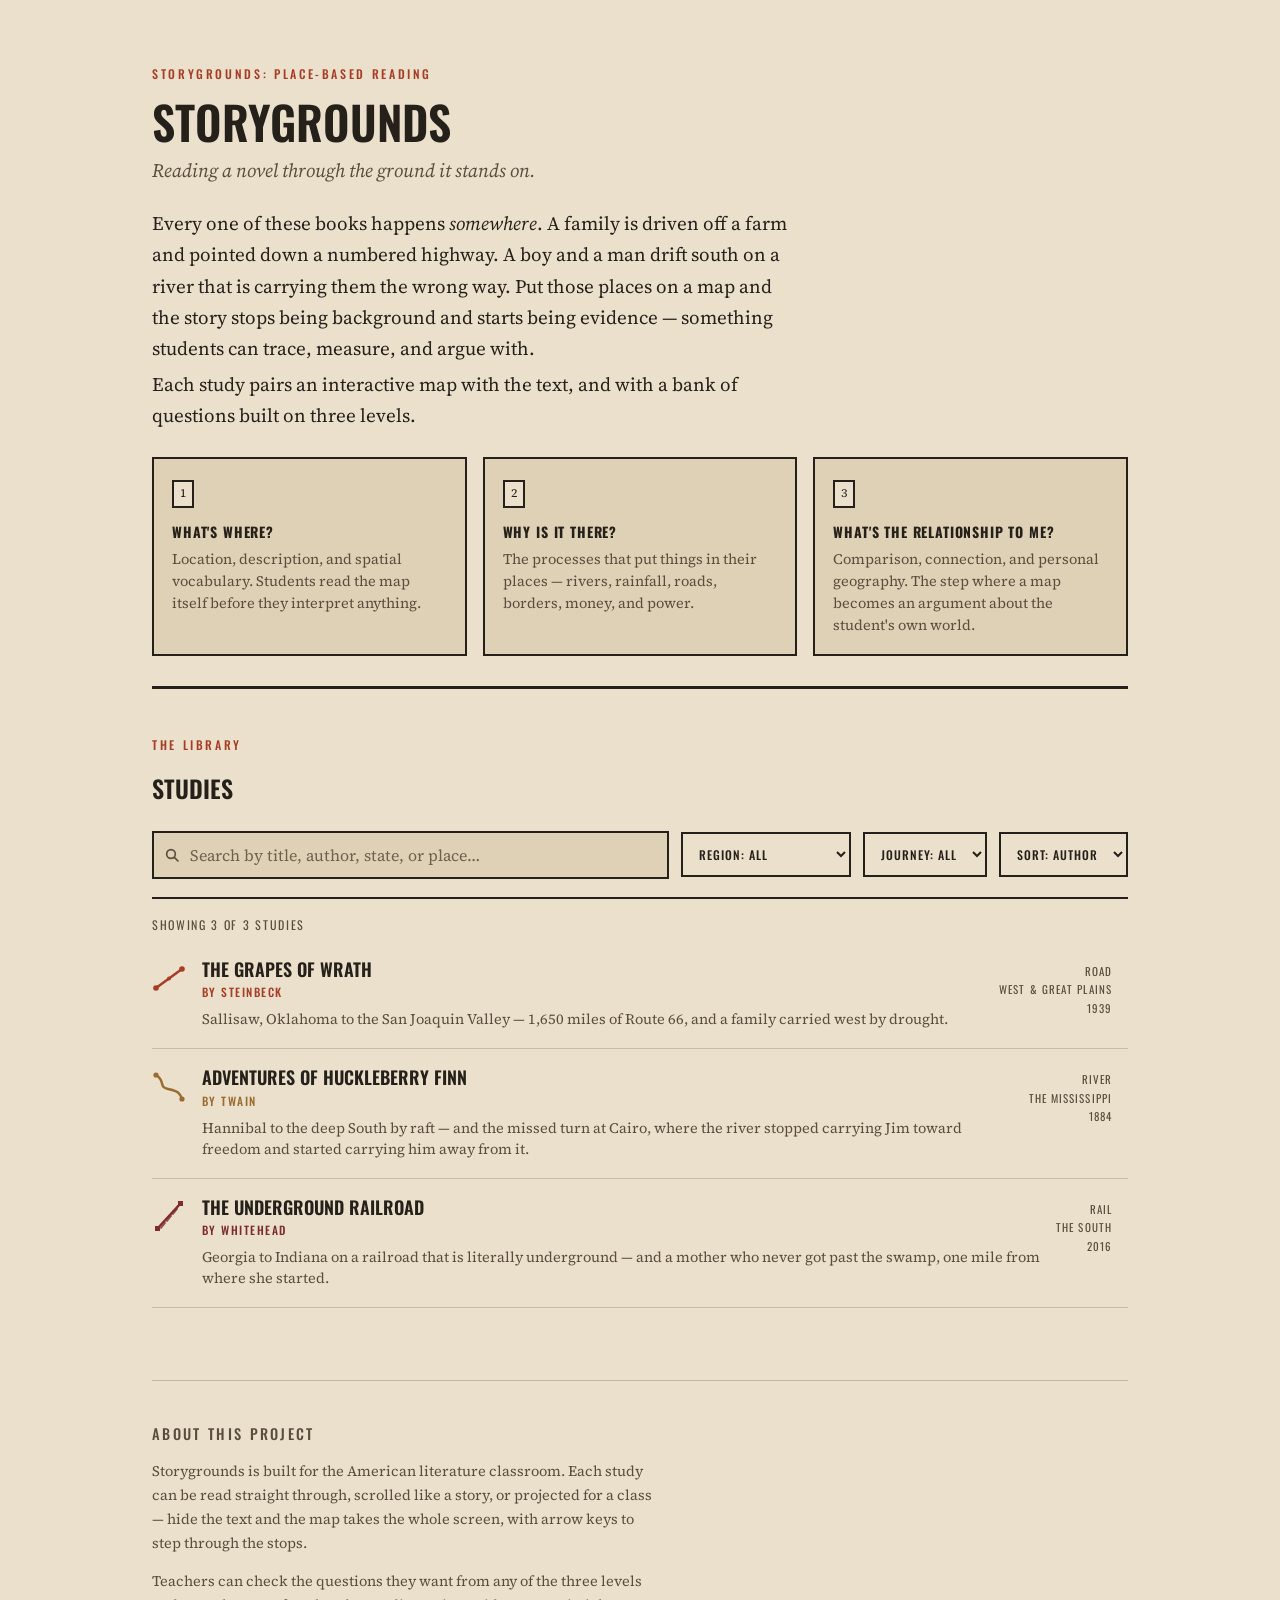
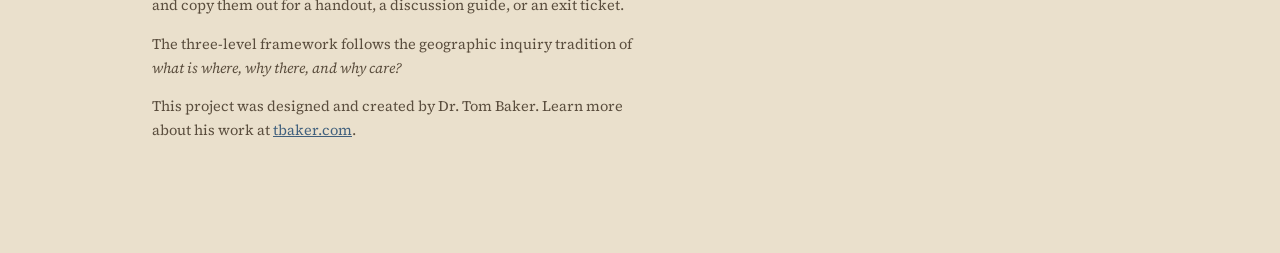
==== index.html @ 1a0c8399 "5" ====
<!DOCTYPE html>
<html lang="en">
<head>
<meta charset="utf-8" />
<meta name="viewport" content="width=device-width, initial-scale=1" />
<title>Storygrounds — Place-based reading</title>
<meta name="description" content="Storygrounds: interactive map studies for the literature classroom. Read a novel through the ground it stands on, with a three-level geographic questioning strategy for teachers." />

<link rel="preconnect" href="https://fonts.googleapis.com" />
<link rel="preconnect" href="https://fonts.gstatic.com" crossorigin />
<link href="https://fonts.googleapis.com/css2?family=Oswald:wght@400;500;600&family=Source+Serif+4:ital,opsz,wght@0,8..60,400;0,8..60,600;1,8..60,400&display=swap" rel="stylesheet" />

<link rel="stylesheet" href="storymap.css" />
</head>
<body>

<div class="page">

  <header class="masthead">
    <p class="eyebrow">Storygrounds: Place-based reading</p>
    <h1>Storygrounds</h1>
    <p class="subtitle">Reading a novel through the ground it stands on.</p>
    <p class="lede">Every one of these books happens <em>somewhere</em>. A family is driven off a
    farm and pointed down a numbered highway. A boy and a man drift south on a river that is carrying
    them the wrong way. Put those places on a map and the story stops being background and starts
    being evidence &mdash; something students can trace, measure, and argue with.</p>
    <p class="lede">Each study pairs an interactive map with the text, and with a bank of questions
    built on three levels.</p>

    <div class="levels">
      <div class="level">
        <span class="q-tag">1</span>
        <h4>What's where?</h4>
        <p>Location, description, and spatial vocabulary. Students read the map itself before they interpret anything.</p>
      </div>
      <div class="level">
        <span class="q-tag">2</span>
        <h4>Why is it there?</h4>
        <p>The processes that put things in their places &mdash; rivers, rainfall, roads, borders, money, and power.</p>
      </div>
      <div class="level">
        <span class="q-tag">3</span>
        <h4>What's the relationship to me?</h4>
        <p>Comparison, connection, and personal geography. The step where a map becomes an argument about the student's own world.</p>
      </div>
    </div>
  </header>


  <section>
    <p class="eyebrow">The Library</p>
    <h2>Studies</h2>

    <div class="toolbar">
      <div class="search-wrap">
        <svg width="16" height="16" viewBox="0 0 24 24" fill="none" stroke="currentColor" stroke-width="2.5" aria-hidden="true">
          <circle cx="10.5" cy="10.5" r="6.5"/><line x1="15.5" y1="15.5" x2="21" y2="21" stroke-linecap="round"/>
        </svg>
        <label for="search" class="visually-hidden"></label>
        <input id="search" type="search" autocomplete="off"
               placeholder="Search by title, author, state, or place&hellip;" aria-label="Search the studies" />
      </div>
      <select id="fRegion" class="filter" aria-label="Filter by region"></select>
      <select id="fForm" class="filter" aria-label="Filter by kind of journey"></select>
      <select id="fSort" class="filter" aria-label="Sort the studies">
        <option value="author">Sort: Author</option>
        <option value="title">Sort: Title</option>
        <option value="region">Sort: Region</option>
        <option value="year">Sort: Year</option>
      </select>
    </div>

    <p class="count" id="count" role="status"></p>
    <div class="studies" id="studies"></div>
  </section>


  <footer class="colophon">
    <p class="smallcaps">About this project</p>
    <p>Storygrounds is built for the American literature classroom. Each study can be read straight
    through, scrolled like a story, or projected for a class &mdash; hide the text and the map takes the
    whole screen, with arrow keys to step through the stops.</p>
    <p>Teachers can check the questions they want from any of the three levels and copy them out for
    a handout, a discussion guide, or an exit ticket.</p>
    <p>The three-level framework follows the geographic inquiry tradition of <em>what is where,
    why there, and why care?</em></p>
    <p>This project was designed and created by Dr. Tom Baker. Learn more about his work at
    <a href="https://tbaker.com">tbaker.com</a>.</p>
  </footer>

</div>


<script>
/* =====================================================================
   THE LIBRARY
   ---------------------------------------------------------------------
   To add a study, add one object to this list. Nothing else on the page
   needs to change: the region and journey filters build themselves from
   whatever values appear here.

     file    the page to open. Omit it (or set ready:false) for a study
             that is planned but not yet built — it will show as
             "In development" and will not be clickable.
     places  extra search terms — states, cities, rivers, regions.
             Never displayed; only searched.
     form    Road · River · Rail · Sea · Rooted   (Rooted = one place,
             not a journey. Any new value gets its own filter option.)
     accent  the book's accent color, matching its theme block.
   ===================================================================== */
var STUDIES = [

  { file:   "steinbeck-grapes.html",
    title:  "The Grapes of Wrath",
    author: "Steinbeck",
    year:   1939,
    region: "West & Great Plains",
    form:   "Road",
    accent: "#A83B24",
    ready:  true,
    places: "Oklahoma Texas New Mexico Arizona California Route 66 Dust Bowl Sallisaw Bakersfield Mojave Weedpatch San Joaquin migration",
    blurb:  "Sallisaw, Oklahoma to the San Joaquin Valley — 1,650 miles of Route 66, and a family carried west by drought." },

  { file:   "twain-huckleberry.html",
    title:  "Adventures of Huckleberry Finn",
    author: "Twain",
    year:   1884,
    region: "The Mississippi",
    form:   "River",
    accent: "#9A6B2F",
    ready:  true,
    places: "Missouri Illinois Kentucky Tennessee Arkansas Mississippi River Hannibal Cairo Ohio River St. Louis slavery raft",
    blurb:  "Hannibal to the deep South by raft — and the missed turn at Cairo, where the river stopped carrying Jim toward freedom and started carrying him away from it." },

  { file:   "whitehead-railroad.html",
    title:  "The Underground Railroad",
    author: "Whitehead",
    year:   2016,
    region: "The South",
    form:   "Rail",
    accent: "#7D2B2B",
    ready:  true,
    places: "Georgia South Carolina North Carolina Tennessee Indiana Ouidah Middle Passage slavery cotton escape",
    blurb:  "Georgia to Indiana on a railroad that is literally underground — and a mother who never got past the swamp, one mile from where she started." }

  /* ---------------------------------------------------------------
     TEMPLATE — copy, fill in, and add a comma to the line above.

  ,{ file:   "cisneros-mangostreet.html",
     title:  "The House on Mango Street",
     author: "Cisneros",
     year:   1984,
     region: "Midwest",
     form:   "Rooted",
     accent: "#B5462F",
     ready:  false,
     places: "Chicago Illinois barrio neighborhood",
     blurb:  "One Chicago block, and a girl learning what a house can mean." }

     --------------------------------------------------------------- */
];


/* ---------- A small mark for each kind of journey ---------- */
function markFor(form){
  var s = '<svg class="mark" width="34" height="34" viewBox="0 0 34 34" fill="none" stroke="currentColor" aria-hidden="true">';
  switch (form) {
    case "River":
      return s + '<path d="M4 6 C14 12, 6 18, 16 20 S 28 24, 30 30" stroke-width="2.5" stroke-linecap="round"/>'
               + '<circle cx="4" cy="6" r="2.6" fill="currentColor" stroke="none"/>'
               + '<circle cx="30" cy="30" r="2.6" fill="currentColor" stroke="none"/></svg>';
    case "Rail":
      return s + '<line x1="6" y1="29" x2="28" y2="5" stroke-width="2.5" stroke-linecap="round"/>'
               + '<g stroke-width="1.8" stroke-linecap="round" opacity="0.8">'
               + '<line x1="9" y1="29" x2="13" y2="24"/><line x1="15" y1="22" x2="19" y2="17"/>'
               + '<line x1="21" y1="15" x2="25" y2="10"/></g>'
               + '<rect x="3" y="27" width="5" height="5" fill="currentColor" stroke="none"/>'
               + '<rect x="26" y="2" width="5" height="5" fill="currentColor" stroke="none"/></svg>';
    case "Rooted":
      return s + '<circle cx="17" cy="17" r="11" stroke-width="1.6" opacity="0.55"/>'
               + '<circle cx="17" cy="17" r="6" stroke-width="2"/>'
               + '<circle cx="17" cy="17" r="2.8" fill="currentColor" stroke="none"/></svg>';
    case "Sea":
      return s + '<path d="M3 22 q6 -6 12 0 t12 0" stroke-width="2.2" stroke-linecap="round"/>'
               + '<path d="M3 28 q6 -6 12 0 t12 0" stroke-width="2.2" stroke-linecap="round" opacity="0.55"/>'
               + '<circle cx="26" cy="9" r="3" fill="currentColor" stroke="none"/></svg>';
    default: /* Road */
      return s + '<line x1="4" y1="27" x2="30" y2="8" stroke-width="2.5" stroke-linecap="round"/>'
               + '<circle cx="4"  cy="27" r="2.8" fill="currentColor" stroke="none"/>'
               + '<circle cx="17" cy="17.5" r="2" fill="currentColor" stroke="none"/>'
               + '<circle cx="30" cy="8"  r="2.8" fill="currentColor" stroke="none"/></svg>';
  }
}

/* ---------- Build the filter menus from the data itself ---------- */
function fillFilter(sel, label, values){
  var opts = ['<option value="">' + label + ': All</option>'];
  values.sort();
  for (var i = 0; i < values.length; i++) {
    opts.push('<option value="' + values[i] + '">' + values[i] + '</option>');
  }
  sel.innerHTML = opts.join("");
}
function uniq(key){
  var seen = {}, out = [];
  for (var i = 0; i < STUDIES.length; i++) {
    var v = STUDIES[i][key];
    if (v && !seen[v]) { seen[v] = 1; out.push(v); }
  }
  return out;
}

var elSearch  = document.getElementById("search");
var elRegion  = document.getElementById("fRegion");
var elForm    = document.getElementById("fForm");
var elSort    = document.getElementById("fSort");
var elStudies = document.getElementById("studies");
var elCount   = document.getElementById("count");

fillFilter(elRegion, "Region", uniq("region"));
fillFilter(elForm,   "Journey", uniq("form"));

/* ---------- Filter, sort, render ---------- */
function haystack(s){
  return (s.title + " " + s.author + " " + s.region + " " + s.form + " " +
          (s.places || "") + " " + (s.blurb || "") + " " + (s.year || "")).toLowerCase();
}

function render(){
  var q = elSearch.value.trim().toLowerCase();
  var terms = q ? q.split(/\s+/) : [];
  var region = elRegion.value;
  var form = elForm.value;
  var sort = elSort.value;

  var rows = [];
  for (var i = 0; i < STUDIES.length; i++) {
    var s = STUDIES[i];
    if (region && s.region !== region) continue;
    if (form && s.form !== form) continue;
    if (terms.length) {
      var hay = haystack(s), ok = true;
      for (var t = 0; t < terms.length; t++) {
        if (hay.indexOf(terms[t]) === -1) { ok = false; break; }
      }
      if (!ok) continue;
    }
    rows.push(s);
  }

  rows.sort(function(a, b){
    if (sort === "year") return (a.year || 0) - (b.year || 0);
    var x = String(a[sort] || "").toLowerCase();
    var y = String(b[sort] || "").toLowerCase();
    return x < y ? -1 : x > y ? 1 : 0;
  });

  if (!rows.length) {
    elStudies.innerHTML = '<p class="empty">No studies match that search yet.</p>';
    elCount.textContent = "Showing 0 of " + STUDIES.length + " studies";
    return;
  }

  var html = [];
  for (var r = 0; r < rows.length; r++) {
    var s = rows[r];
    var live = s.ready !== false && s.file;
    var tag  = live ? s.form : "In development";
    html.push(
      '<a class="study' + (live ? '' : ' pending') + '"' +
        (live ? ' href="' + s.file + '"' : '') +
        ' style="--card-accent:' + (s.accent || 'var(--accent)') + ';">' +
        markFor(s.form) +
        '<div class="body">' +
          '<p class="title">' + s.title + '</p>' +
          '<p class="by">by ' + s.author + '</p>' +
          '<p class="route">' + (s.blurb || "") + '</p>' +
        '</div>' +
        '<div class="tags">' +
          '<span>' + tag + '</span>' +
          '<span>' + s.region + '</span>' +
          (s.year ? '<span>' + s.year + '</span>' : '') +
        '</div>' +
      '</a>'
    );
  }
  elStudies.innerHTML = html.join("");
  elCount.textContent = "Showing " + rows.length + " of " + STUDIES.length +
                        (STUDIES.length === 1 ? " study" : " studies");
}

elSearch.addEventListener("input", render);
elRegion.addEventListener("change", render);
elForm.addEventListener("change", render);
elSort.addEventListener("change", render);

/* Press "/" anywhere to jump to the search box. */
document.addEventListener("keydown", function(e){
  if (e.key === "/" && document.activeElement !== elSearch) {
    e.preventDefault();
    elSearch.focus();
  }
  if (e.key === "Escape" && document.activeElement === elSearch) {
    elSearch.value = "";
    render();
  }
});

render();
</script>

</body>
</html>
---- storymap.css ----
/* ============================================================
   storymap.css
   A shared stylesheet for scroll-driven literary map studies.

   Reuse across books: link this file, then override only the
   theme tokens in a small <style> block on the page. Nothing
   below the THEME section should need to change from book to book.
   ============================================================ */


/* ------------------------------------------------------------
   THEME — override these per book.
   The defaults here are the 1930s road-atlas palette used for
   The Grapes of Wrath. A different novel wants a different world:
   see the recipes at the bottom of this file.
   ------------------------------------------------------------ */
:root{
  /* Palette */
  --paper:      #EAE0CC;   /* page background */
  --paper-deep: #DFD1B6;   /* cards, insets, open panels */
  --ink:        #26201A;   /* text, rules, outlines */
  --muted:      #5A4D3D;   /* secondary text */
  --accent:     #A83B24;   /* the signature color: active stop, route line */
  --accent-2:   #B8905A;   /* secondary accent: dividers, numerals */
  --cool:       #41607D;   /* the third voice: links, focus, one question group */

  /* Type */
  --display: "Oswald", "Arial Narrow", sans-serif;   /* headings, labels, signage */
  --body:    "Source Serif 4", Georgia, serif;       /* reading text */

  /* Layout */
  --panel-w:    500px;   /* reading panel width; set to 0 when collapsed */
  --map-h-sm:   44vh;    /* map height on narrow screens */
  --pad:        56px 44px;
  --pad-sm:     40px 22px;
}

/* Collapsed state: the panel steps aside and the map takes the room. */
body.map-only{ --panel-w: 0px; }


/* ------------------------------------------------------------
   BASE
   ------------------------------------------------------------ */
*{ box-sizing: border-box; }
html{ scroll-behavior: smooth; }
body{
  margin: 0;
  background: var(--paper);
  color: var(--ink);
  font-family: var(--body);
  font-size: 17px;
  line-height: 1.65;
}
a{ color: var(--cool); }
:focus-visible{ outline: 3px solid var(--cool); outline-offset: 2px; }
@media (prefers-reduced-motion: reduce){ html{ scroll-behavior: auto; } }


/* ------------------------------------------------------------
   LAYOUT — fixed map, scrolling reading panel
   ------------------------------------------------------------ */
#map-wrap{
  position: fixed;
  top: 0; right: 0; bottom: 0;
  left: var(--panel-w);
  background: var(--paper-deep);
  transition: left .35s ease;
}
#viewDiv{ position: absolute; top: 0; right: 0; bottom: 0; left: 0; }

#panel{
  position: relative;
  z-index: 5;
  width: var(--panel-w);
  background: var(--paper);
  border-right: 3px solid var(--ink);
  box-shadow: 6px 0 24px rgba(0,0,0,.22);
}
body.map-only #panel{ display: none; }

.section{
  padding: var(--pad);
  border-bottom: 1px solid rgba(0,0,0,.14);
}

@media (prefers-reduced-motion: reduce){
  #map-wrap{ transition: none; }
}


/* ------------------------------------------------------------
   CONTROLS — toggle, fit, stepper, odometer
   ------------------------------------------------------------ */
.ctrl{
  font-family: var(--display);
  font-weight: 500;
  text-transform: uppercase;
  letter-spacing: .1em;
  font-size: 12px;
  background: var(--paper);
  color: var(--ink);
  border: 2px solid var(--ink);
  padding: 9px 14px;
  cursor: pointer;
  line-height: 1;
}
.ctrl:hover{ background: var(--ink); color: var(--paper); }
.ctrl[aria-pressed="true"]{ background: var(--ink); color: var(--paper); }

/* Panel toggle rides the panel's edge and follows it when it collapses. */
#panelToggle{
  position: fixed;
  z-index: 8;
  top: 18px;
  left: calc(var(--panel-w) + 16px);
  transition: left .35s ease;
}
@media (prefers-reduced-motion: reduce){ #panelToggle{ transition: none; } }

#fitBtn{ position: fixed; z-index: 7; bottom: 26px; right: 18px; }

/* Stop stepper — only shown when the panel is collapsed. */
#stepper{
  position: fixed;
  z-index: 7;
  bottom: 26px;
  left: 50%;
  transform: translateX(-50%);
  display: none;
  align-items: stretch;
  gap: 0;
  box-shadow: 3px 5px 0 rgba(0,0,0,.3);
}
body.map-only #stepper{ display: flex; }
#stepper .ctrl{ border-right-width: 0; }
#stepper .ctrl:last-child{ border-right-width: 2px; }
#stepper .ctrl:disabled{ opacity: .4; cursor: default; }
#stepper .ctrl:disabled:hover{ background: var(--paper); color: var(--ink); }
#stepCount{
  display: flex;
  align-items: center;
  padding: 9px 16px;
  background: var(--ink);
  color: var(--paper);
  border: 2px solid var(--ink);
  border-right-width: 0;
  font-family: var(--display);
  font-size: 12px;
  letter-spacing: .12em;
  text-transform: uppercase;
  white-space: nowrap;
}

/* The roadside sign: current place and distance. */
#odometer{
  position: fixed;
  z-index: 7;
  top: 18px; right: 18px;
  background: var(--ink);
  color: var(--paper);
  font-family: var(--display);
  font-weight: 500;
  letter-spacing: .14em;
  font-size: 13px;
  text-transform: uppercase;
  padding: 10px 14px 9px;
  border: 2px solid var(--paper);
  box-shadow: 0 0 0 3px var(--ink), 3px 5px 0 rgba(0,0,0,.3);
  max-width: min(46vw, 340px);
  text-align: center;
  pointer-events: none;
}
#odometer .mi{ color: var(--accent-2); font-weight: 600; }

/* Shown only if the map cannot load. */
#mapmsg{
  position: absolute;
  top: 50%; left: 50%;
  transform: translate(-50%, -50%);
  max-width: min(80%, 440px);
  background: var(--paper);
  border: 3px solid var(--accent);
  padding: 20px 22px;
  font-size: 15px;
  line-height: 1.5;
  display: none;
  z-index: 10;
  box-shadow: 4px 6px 0 rgba(0,0,0,.3);
}
#mapmsg h4{
  font-family: var(--display);
  text-transform: uppercase;
  letter-spacing: .1em;
  font-size: 14px;
  margin: 0 0 8px;
  color: var(--accent);
}
#mapmsg p{ margin: 0 0 10px; }
#mapmsg p:last-child{ margin-bottom: 0; }


/* ------------------------------------------------------------
   TYPE
   ------------------------------------------------------------ */
.eyebrow{
  font-family: var(--display);
  font-weight: 500;
  text-transform: uppercase;
  letter-spacing: .22em;
  font-size: 12px;
  color: var(--accent);
  margin: 0 0 14px;
}
h1{
  font-family: var(--display);
  font-weight: 600;
  text-transform: uppercase;
  font-size: clamp(34px, 4vw, 46px);
  line-height: 1.02;
  margin: 0 0 10px;
}
h2{
  font-family: var(--display);
  font-weight: 600;
  text-transform: uppercase;
  font-size: 24px;
  margin: 0 0 12px;
}
.subtitle{ font-size: 19px; font-style: italic; margin: 0 0 22px; color: var(--muted); }
.rule{ border: none; border-top: 3px solid var(--ink); width: 64px; margin: 26px 0; }
.smallcaps{
  font-family: var(--display);
  text-transform: uppercase;
  letter-spacing: .16em;
  font-size: 12.5px;
  font-weight: 500;
}
.muted{ color: var(--muted); }


/* ------------------------------------------------------------
   QUESTION BANKS
   ------------------------------------------------------------ */
details.qgroup{
  background: var(--paper-deep);
  border: 2px solid var(--ink);
  margin: 14px 0;
}
details.qgroup summary{
  cursor: pointer;
  padding: 13px 16px;
  font-family: var(--display);
  font-weight: 600;
  text-transform: uppercase;
  letter-spacing: .08em;
  font-size: 15px;
  list-style: none;
  display: flex;
  align-items: center;
  gap: 10px;
}
details.qgroup summary::-webkit-details-marker{ display: none; }
details.qgroup summary::after{ content: "+"; margin-left: auto; font-size: 20px; }
details.qgroup[open] summary::after{ content: "–"; }
.q-tag{
  display: inline-block;
  min-width: 22px;
  text-align: center;
  padding: 2px 6px;
  border: 2px solid var(--ink);
  font-size: 12px;
  background: var(--paper);
}
.q-body{ padding: 4px 16px 16px; border-top: 1px solid rgba(0,0,0,.2); }
.q-intro{ font-size: 14.5px; margin: 10px 0 0; font-style: italic; }
.q-list{ list-style: none; margin: 10px 0 0; padding: 0; }
.q-list li{
  display: flex;
  gap: 10px;
  align-items: flex-start;
  margin: 0 0 12px;
  font-size: 15.5px;
  line-height: 1.5;
}
.q-list input[type=checkbox]{
  margin-top: 4px;
  width: 16px;
  height: 16px;
  accent-color: var(--accent);
  flex: 0 0 auto;
}
#copyBtn{
  font-family: var(--display);
  text-transform: uppercase;
  letter-spacing: .1em;
  font-size: 13px;
  font-weight: 500;
  background: var(--accent);
  color: var(--paper);
  border: 2px solid var(--ink);
  padding: 10px 16px;
  cursor: pointer;
  margin-top: 8px;
}
#copyBtn:hover{ filter: brightness(1.12); }
#copyMsg{ font-size: 13.5px; margin-left: 10px; color: var(--cool); }


/* ------------------------------------------------------------
   STOPS
   ------------------------------------------------------------ */
.stop{
  min-height: 72vh;
  display: flex;
  flex-direction: column;
  justify-content: center;
  border-left: 6px solid transparent;
  transition: border-color .3s, background .3s;
}
.stop.active{
  border-left-color: var(--accent);
  background: linear-gradient(90deg, rgba(0,0,0,.05), transparent 60%);
}
.stop-head{ display: flex; align-items: center; gap: 14px; margin-bottom: 6px; }
.shield{ flex: 0 0 auto; width: 46px; height: 50px; }
.stop h3{
  font-family: var(--display);
  font-weight: 600;
  text-transform: uppercase;
  font-size: 22px;
  line-height: 1.1;
  margin: 0;
}
.stop .meta{ margin: 2px 0 14px; color: var(--muted); }
.stop .meta .sep{ color: var(--accent-2); padding: 0 6px; }
.stop-qs{ margin-top: 18px; border-top: 1px dashed var(--accent-2); padding-top: 14px; }
.stop-qs p{ margin: 0 0 10px; font-size: 15px; line-height: 1.5; }
.stop-qs .lbl{
  font-family: var(--display);
  font-size: 11px;
  text-transform: uppercase;
  letter-spacing: .12em;
  font-weight: 600;
  padding: 2px 7px;
  margin-right: 8px;
  border: 1.5px solid var(--ink);
  white-space: nowrap;
}
.lbl.g1{ background: var(--paper-deep); }
.lbl.g2{ background: var(--accent-2); color: var(--ink); }
.lbl.g3{ background: var(--cool); color: var(--paper); border-color: var(--ink); }

.foot small{ display: block; margin-top: 6px; color: var(--muted); }
@media (prefers-reduced-motion: reduce){ .stop{ transition: none; } }


/* ------------------------------------------------------------
   NARROW SCREENS — map on top, reading below
   ------------------------------------------------------------ */
@media (max-width: 900px){
  :root{ --panel-w: 100%; }

  #map-wrap{ left: 0; height: var(--map-h-sm); bottom: auto; }
  #panel{
    width: 100%;
    margin-top: var(--map-h-sm);
    border-right: none;
    border-top: 3px solid var(--ink);
  }

  body.map-only #map-wrap{ height: 100vh; bottom: 0; }

  #panelToggle{ left: 12px; top: 12px; }
  #odometer{ top: 12px; right: 12px; font-size: 11px; padding: 8px 10px 7px; }
  #fitBtn{ bottom: auto; top: calc(var(--map-h-sm) - 52px); right: 12px; }
  body.map-only #fitBtn{ bottom: 26px; top: auto; }

  .section{ padding: var(--pad-sm); }
  .stop{ min-height: 62vh; }
}


/* ============================================================
   THEME RECIPES for other books in the series.
   Paste one into a <style> block on that book's page, after the
   link to this file. Only the tokens change; the layout, the
   question banks, and the stop cards all carry over.

   THE HOUSE ON MANGO STREET — Chicago brick, vacant lot, hope
     --paper:#F2EDE6; --paper-deep:#E4DAcd; --ink:#2B2320;
     --muted:#6A5C52; --accent:#B5462F; --accent-2:#C9A227; --cool:#3F6F73;

   THEIR EYES WERE WATCHING GOD — muck, hurricane, horizon
     --paper:#EFEAD8; --paper-deep:#DDD6BC; --ink:#22261F;
     --muted:#5B6152; --accent:#8C5A2B; --accent-2:#A8A05C; --cool:#2F5B60;

   THE UNDERGROUND RAILROAD — night, lantern, rail
     --paper:#E7E3DC; --paper-deep:#D5D0C6; --ink:#1B1D1F;
     --muted:#575B5E; --accent:#7D2B2B; --accent-2:#8E7A4E; --cool:#31465C;

   ADVENTURES OF HUCKLEBERRY FINN — river light, raft, silt
     --paper:#EDE8D5; --paper-deep:#DCD5BC; --ink:#2A2620;
     --muted:#5E5648; --accent:#9A6B2F; --accent-2:#B9A05E; --cool:#4A6B5D;
   ============================================================ */


/* ============================================================
   LANDING PAGE (index.html)
   The library page has no map, so it uses none of the layout
   above — only the tokens, the type, and the question tags.
   ============================================================ */
.page{ max-width: 1040px; margin: 0 auto; padding: 64px 32px 96px; }

.masthead{
  border-bottom: 3px solid var(--ink);
  padding-bottom: 30px;
  margin-bottom: 46px;
}
.lede{ font-size: 19px; max-width: 64ch; margin: 0 0 4px; }

/* The three levels, side by side */
.levels{
  display: grid;
  grid-template-columns: repeat(3, 1fr);
  gap: 16px;
  margin-top: 26px;
}
.level{
  background: var(--paper-deep);
  border: 2px solid var(--ink);
  padding: 18px;
}
.level h4{
  font-family: var(--display);
  text-transform: uppercase;
  letter-spacing: .06em;
  font-size: 14px;
  margin: 12px 0 6px;
}
.level p{ margin: 0; font-size: 14.5px; line-height: 1.5; color: var(--muted); }

/* The library: toolbar, filters, and a dense list that scales to 100 studies */
.toolbar{
  display: flex;
  flex-wrap: wrap;
  gap: 12px;
  align-items: center;
  margin-top: 22px;
  padding-bottom: 18px;
  border-bottom: 2px solid var(--ink);
}
.search-wrap{ position: relative; flex: 1 1 260px; min-width: 220px; }
.search-wrap svg{
  position: absolute;
  left: 12px; top: 50%;
  transform: translateY(-50%);
  width: 16px; height: 16px;
  color: var(--muted);
  pointer-events: none;
}
#search{
  width: 100%;
  font-family: var(--body);
  font-size: 16px;
  color: var(--ink);
  background: var(--paper-deep);
  border: 2px solid var(--ink);
  padding: 11px 12px 11px 36px;
}
#search::placeholder{ color: var(--muted); opacity: .85; }

.filter{
  font-family: var(--display);
  text-transform: uppercase;
  letter-spacing: .08em;
  font-size: 12px;
  font-weight: 500;
  color: var(--ink);
  background: var(--paper);
  border: 2px solid var(--ink);
  padding: 11px 12px;
  cursor: pointer;
}

.count{
  font-family: var(--display);
  text-transform: uppercase;
  letter-spacing: .14em;
  font-size: 12px;
  color: var(--muted);
  margin: 16px 0 0;
}

.studies{ margin-top: 6px; }

.study{
  display: flex;
  align-items: flex-start;
  gap: 16px;
  text-decoration: none;
  color: inherit;
  padding: 18px 16px 18px 0;
  border-bottom: 1px solid rgba(0,0,0,.16);
  transition: background .12s ease, padding-left .12s ease;
}
/* Safety net: an SVG with only a viewBox fills its container by default.
   Nothing in the library is ever allowed to grow past its box. */
.study svg,
.search-wrap svg{ max-width: 34px; max-height: 34px; }
.study:hover,
.study:focus-visible{
  background: var(--paper-deep);
  padding-left: 10px;
}
.study .mark{
  flex: 0 0 auto;
  width: 34px; height: 34px;
  color: var(--card-accent, var(--accent));
  margin-top: 2px;
}
.study .body{ flex: 1 1 auto; min-width: 0; }
.study .title{
  font-family: var(--display);
  font-weight: 600;
  text-transform: uppercase;
  font-size: 18px;
  line-height: 1.2;
  margin: 0;
}
.study .by{
  font-family: var(--display);
  text-transform: uppercase;
  letter-spacing: .13em;
  font-size: 11.5px;
  font-weight: 500;
  color: var(--card-accent, var(--accent));
  margin: 3px 0 0;
}
.study .route{
  margin: 7px 0 0;
  font-size: 14.5px;
  line-height: 1.45;
  color: var(--muted);
}
.study .tags{
  flex: 0 0 auto;
  text-align: right;
  font-family: var(--display);
  text-transform: uppercase;
  letter-spacing: .1em;
  font-size: 11px;
  color: var(--muted);
  line-height: 1.7;
  padding-top: 3px;
}
.study .tags span{ display: block; white-space: nowrap; }

/* A study that is planned but not yet built */
.study.pending{ opacity: .55; cursor: default; pointer-events: none; }
.study.pending .tags span:first-child{ color: var(--accent); }

.empty{
  padding: 40px 0;
  text-align: center;
  color: var(--muted);
  font-style: italic;
}

.colophon{
  margin-top: 72px;
  padding-top: 26px;
  border-top: 1px solid rgba(0,0,0,.18);
}
.colophon p{ font-size: 14.5px; color: var(--muted); max-width: 64ch; }

@media (max-width: 820px){
  .page{ padding: 40px 20px 64px; }
  .levels{ grid-template-columns: 1fr; }
  .toolbar{ flex-direction: column; align-items: stretch; }
  .study{ flex-wrap: wrap; }
  .study .tags{ text-align: left; width: 100%; padding-top: 8px; }
  .study .tags span{ display: inline; }
  .study .tags span + span::before{ content: " · "; }
}
@media (prefers-reduced-motion: reduce){
  .study{ transition: none; }
  .study:hover, .study:focus-visible{ padding-left: 0; }
}
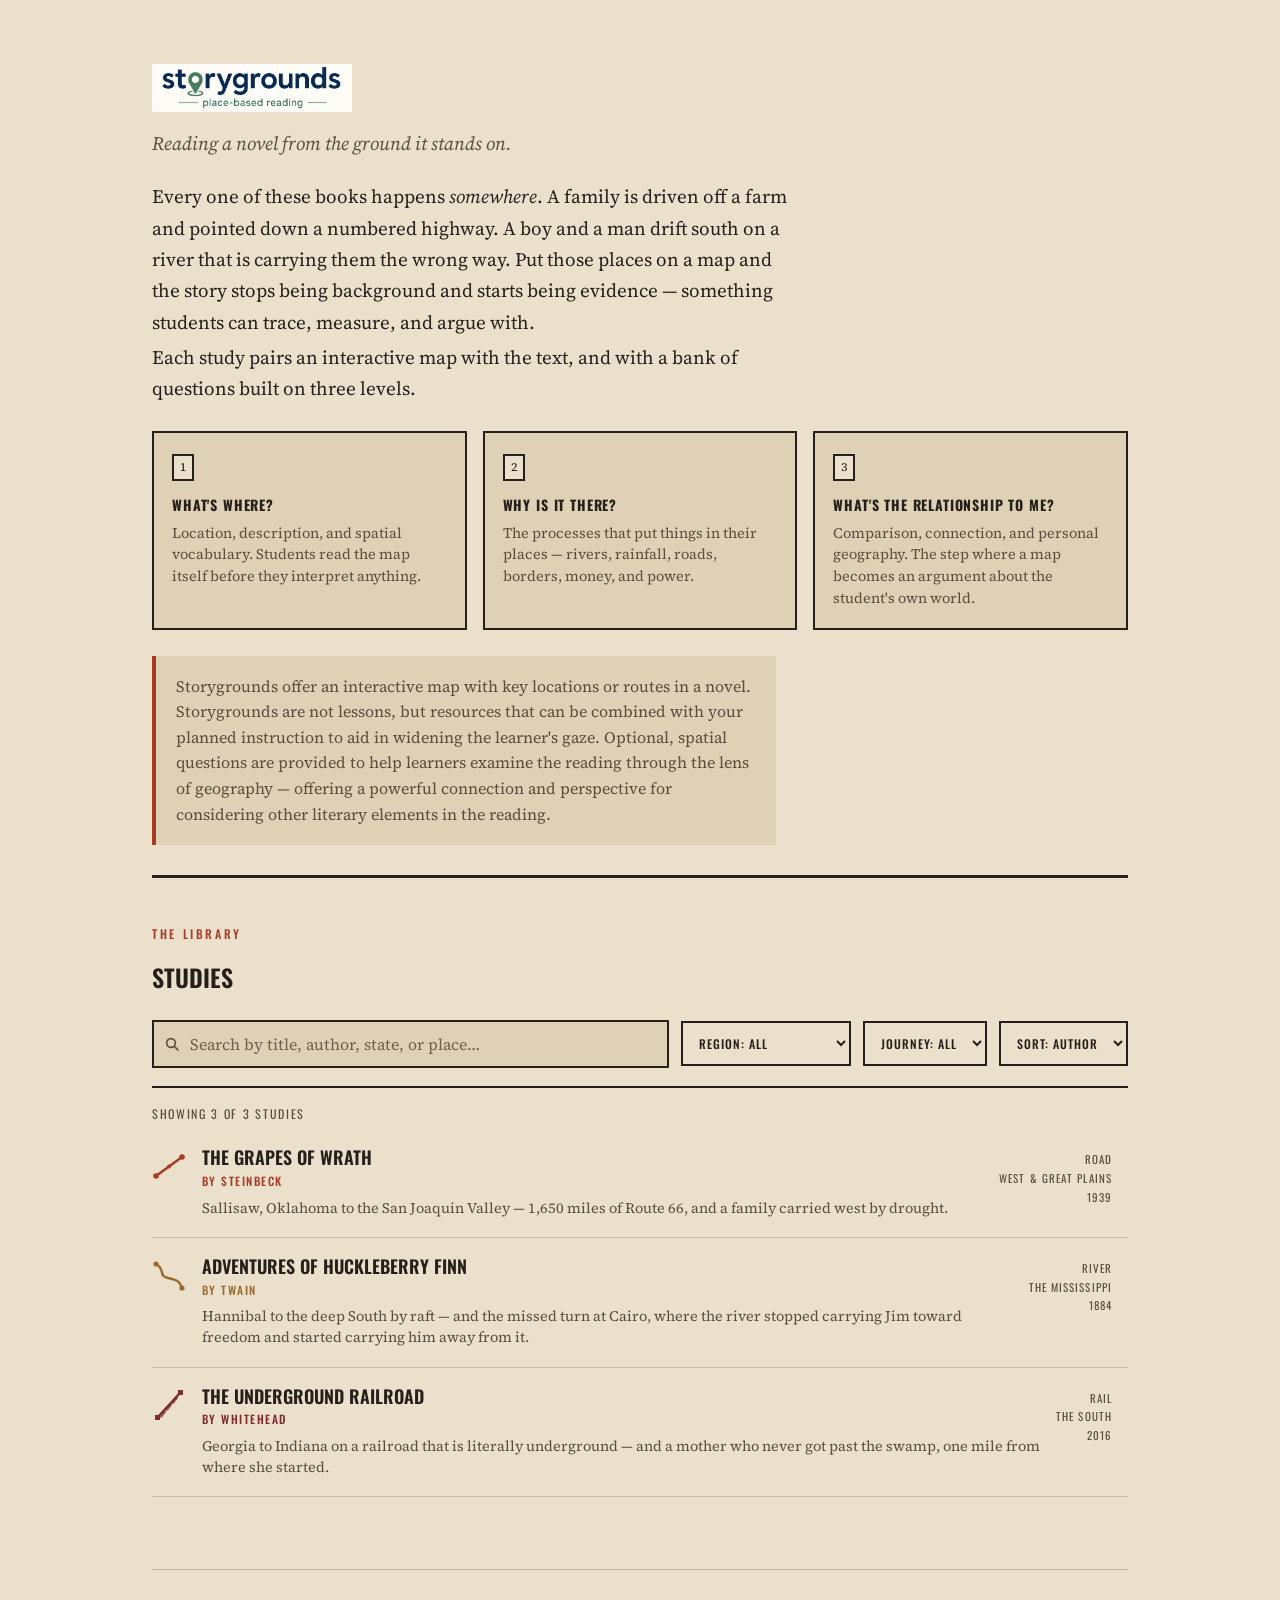
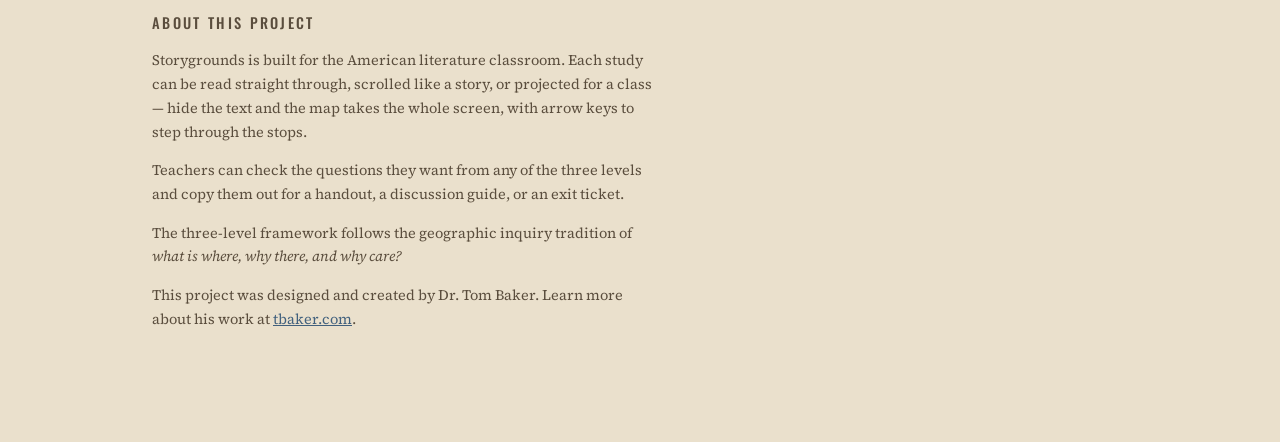
==== commit 05cc3d78: "title" ====
--- a/index.html
+++ b/index.html
@@ -10,16 +10,225 @@
 <link rel="preconnect" href="https://fonts.gstatic.com" crossorigin />
 <link href="https://fonts.googleapis.com/css2?family=Oswald:wght@400;500;600&family=Source+Serif+4:ital,opsz,wght@0,8..60,400;0,8..60,600;1,8..60,400&display=swap" rel="stylesheet" />
 
-<link rel="stylesheet" href="storymap.css" />
+<!-- Shared Storygrounds theme: color tokens, type, and the question tags. -->
+<link rel="stylesheet" href="storymap.css?v=5" />
+
+<!-- The library page owns its own layout, so it renders correctly even if a
+     cached or older copy of the shared stylesheet is served. -->
+<style>
+/* ============================================================
+   LANDING PAGE (index.html)
+   The library page has no map, so it uses none of the layout
+   above — only the tokens, the type, and the question tags.
+   ============================================================ */
+.page{ max-width: 1040px; margin: 0 auto; padding: 64px 32px 96px; }
+
+.masthead{
+  border-bottom: 3px solid var(--ink);
+  padding-bottom: 30px;
+  margin-bottom: 46px;
+}
+
+/* The Storygrounds wordmark, standing in for the eyebrow and the title. */
+.wordmark{
+  display: block;
+  width: 200px;
+  height: auto;
+  max-width: 100%;
+  margin: 0 0 16px;
+}
+.lede{ font-size: 19px; max-width: 64ch; margin: 0 0 4px; }
+
+/* A note to teachers, sitting beneath the three levels. */
+.teachers{
+  margin: 26px 0 0;
+  padding: 18px 20px;
+  max-width: 78ch;
+  background: var(--paper-deep);
+  border-left: 4px solid var(--accent);
+  font-size: 16px;
+  line-height: 1.6;
+  color: var(--muted);
+}
+
+/* The three levels, side by side */
+.levels{
+  display: grid;
+  grid-template-columns: repeat(3, 1fr);
+  gap: 16px;
+  margin-top: 26px;
+}
+.level{
+  background: var(--paper-deep);
+  border: 2px solid var(--ink);
+  padding: 18px;
+}
+.level h4{
+  font-family: var(--display);
+  text-transform: uppercase;
+  letter-spacing: .06em;
+  font-size: 14px;
+  margin: 12px 0 6px;
+}
+.level p{ margin: 0; font-size: 14.5px; line-height: 1.5; color: var(--muted); }
+
+/* The library: toolbar, filters, and a dense list that scales to 100 studies */
+.toolbar{
+  display: flex;
+  flex-wrap: wrap;
+  gap: 12px;
+  align-items: center;
+  margin-top: 22px;
+  padding-bottom: 18px;
+  border-bottom: 2px solid var(--ink);
+}
+.search-wrap{ position: relative; flex: 1 1 260px; min-width: 220px; }
+.search-wrap svg{
+  position: absolute;
+  left: 12px; top: 50%;
+  transform: translateY(-50%);
+  width: 16px; height: 16px;
+  color: var(--muted);
+  pointer-events: none;
+}
+#search{
+  width: 100%;
+  font-family: var(--body);
+  font-size: 16px;
+  color: var(--ink);
+  background: var(--paper-deep);
+  border: 2px solid var(--ink);
+  padding: 11px 12px 11px 36px;
+}
+#search::placeholder{ color: var(--muted); opacity: .85; }
+
+.filter{
+  font-family: var(--display);
+  text-transform: uppercase;
+  letter-spacing: .08em;
+  font-size: 12px;
+  font-weight: 500;
+  color: var(--ink);
+  background: var(--paper);
+  border: 2px solid var(--ink);
+  padding: 11px 12px;
+  cursor: pointer;
+}
+
+.count{
+  font-family: var(--display);
+  text-transform: uppercase;
+  letter-spacing: .14em;
+  font-size: 12px;
+  color: var(--muted);
+  margin: 16px 0 0;
+}
+
+.studies{ margin-top: 6px; }
+
+.study{
+  display: flex;
+  align-items: flex-start;
+  gap: 16px;
+  text-decoration: none;
+  color: inherit;
+  padding: 18px 16px 18px 0;
+  border-bottom: 1px solid rgba(0,0,0,.16);
+  transition: background .12s ease, padding-left .12s ease;
+}
+/* Safety net: an SVG with only a viewBox fills its container by default.
+   Nothing in the library is ever allowed to grow past its box. */
+.study svg,
+.search-wrap svg{ max-width: 34px; max-height: 34px; }
+.study:hover,
+.study:focus-visible{
+  background: var(--paper-deep);
+  padding-left: 10px;
+}
+.study .mark{
+  flex: 0 0 auto;
+  width: 34px; height: 34px;
+  color: var(--card-accent, var(--accent));
+  margin-top: 2px;
+}
+.study .body{ flex: 1 1 auto; min-width: 0; }
+.study .title{
+  font-family: var(--display);
+  font-weight: 600;
+  text-transform: uppercase;
+  font-size: 18px;
+  line-height: 1.2;
+  margin: 0;
+}
+.study .by{
+  font-family: var(--display);
+  text-transform: uppercase;
+  letter-spacing: .13em;
+  font-size: 11.5px;
+  font-weight: 500;
+  color: var(--card-accent, var(--accent));
+  margin: 3px 0 0;
+}
+.study .route{
+  margin: 7px 0 0;
+  font-size: 14.5px;
+  line-height: 1.45;
+  color: var(--muted);
+}
+.study .tags{
+  flex: 0 0 auto;
+  text-align: right;
+  font-family: var(--display);
+  text-transform: uppercase;
+  letter-spacing: .1em;
+  font-size: 11px;
+  color: var(--muted);
+  line-height: 1.7;
+  padding-top: 3px;
+}
+.study .tags span{ display: block; white-space: nowrap; }
+
+/* A study that is planned but not yet built */
+.study.pending{ opacity: .55; cursor: default; pointer-events: none; }
+.study.pending .tags span:first-child{ color: var(--accent); }
+
+.empty{
+  padding: 40px 0;
+  text-align: center;
+  color: var(--muted);
+  font-style: italic;
+}
+
+.colophon{
+  margin-top: 72px;
+  padding-top: 26px;
+  border-top: 1px solid rgba(0,0,0,.18);
+}
+.colophon p{ font-size: 14.5px; color: var(--muted); max-width: 64ch; }
+
+@media (max-width: 820px){
+  .page{ padding: 40px 20px 64px; }
+  .levels{ grid-template-columns: 1fr; }
+  .toolbar{ flex-direction: column; align-items: stretch; }
+  .study{ flex-wrap: wrap; }
+  .study .tags{ text-align: left; width: 100%; padding-top: 8px; }
+  .study .tags span{ display: inline; }
+  .study .tags span + span::before{ content: " · "; }
+}
+@media (prefers-reduced-motion: reduce){
+  .study{ transition: none; }
+  .study:hover, .study:focus-visible{ padding-left: 0; }
+}
+</style>
 </head>
 <body>
 
 <div class="page">
 
   <header class="masthead">
-    <p class="eyebrow">Storygrounds: Place-based reading</p>
-    <h1>Storygrounds</h1>
-    <p class="subtitle">Reading a novel through the ground it stands on.</p>
+    <img class="wordmark" src="https://trbaker.github.io/amlit/img/title.png"
+         alt="Storygrounds: Place-based reading" width="200" />
+    <p class="subtitle">Reading a novel from the ground it stands on.</p>
     <p class="lede">Every one of these books happens <em>somewhere</em>. A family is driven off a
     farm and pointed down a numbered highway. A boy and a man drift south on a river that is carrying
     them the wrong way. Put those places on a map and the story stops being background and starts
@@ -44,6 +253,12 @@
         <p>Comparison, connection, and personal geography. The step where a map becomes an argument about the student's own world.</p>
       </div>
     </div>
+
+    <p class="teachers">Storygrounds offer an interactive map with key locations or routes in a
+    novel. Storygrounds are not lessons, but resources that can be combined with your planned
+    instruction to aid in widening the learner's gaze. Optional, spatial questions are provided to
+    help learners examine the reading through the lens of geography &mdash; offering a powerful
+    connection and perspective for considering other literary elements in the reading.</p>
   </header>
 
 
--- a/storymap.css
+++ b/storymap.css
@@ -212,6 +212,18 @@
   color: var(--accent);
   margin: 0 0 14px;
 }
+
+/* The eyebrow doubles as the way back to the library on a study page. */
+.eyebrow a{
+  color: inherit;
+  text-decoration: none;
+  border-bottom: 1.5px solid transparent;
+  padding-bottom: 2px;
+  transition: border-color .15s ease;
+}
+.eyebrow a:hover,
+.eyebrow a:focus-visible{ border-bottom-color: currentColor; }
+@media (prefers-reduced-motion: reduce){ .eyebrow a{ transition: none; } }
 h1{
   font-family: var(--display);
   font-weight: 600;
@@ -403,187 +415,3 @@
      --paper:#EDE8D5; --paper-deep:#DCD5BC; --ink:#2A2620;
      --muted:#5E5648; --accent:#9A6B2F; --accent-2:#B9A05E; --cool:#4A6B5D;
    ============================================================ */
-
-
-/* ============================================================
-   LANDING PAGE (index.html)
-   The library page has no map, so it uses none of the layout
-   above — only the tokens, the type, and the question tags.
-   ============================================================ */
-.page{ max-width: 1040px; margin: 0 auto; padding: 64px 32px 96px; }
-
-.masthead{
-  border-bottom: 3px solid var(--ink);
-  padding-bottom: 30px;
-  margin-bottom: 46px;
-}
-.lede{ font-size: 19px; max-width: 64ch; margin: 0 0 4px; }
-
-/* The three levels, side by side */
-.levels{
-  display: grid;
-  grid-template-columns: repeat(3, 1fr);
-  gap: 16px;
-  margin-top: 26px;
-}
-.level{
-  background: var(--paper-deep);
-  border: 2px solid var(--ink);
-  padding: 18px;
-}
-.level h4{
-  font-family: var(--display);
-  text-transform: uppercase;
-  letter-spacing: .06em;
-  font-size: 14px;
-  margin: 12px 0 6px;
-}
-.level p{ margin: 0; font-size: 14.5px; line-height: 1.5; color: var(--muted); }
-
-/* The library: toolbar, filters, and a dense list that scales to 100 studies */
-.toolbar{
-  display: flex;
-  flex-wrap: wrap;
-  gap: 12px;
-  align-items: center;
-  margin-top: 22px;
-  padding-bottom: 18px;
-  border-bottom: 2px solid var(--ink);
-}
-.search-wrap{ position: relative; flex: 1 1 260px; min-width: 220px; }
-.search-wrap svg{
-  position: absolute;
-  left: 12px; top: 50%;
-  transform: translateY(-50%);
-  width: 16px; height: 16px;
-  color: var(--muted);
-  pointer-events: none;
-}
-#search{
-  width: 100%;
-  font-family: var(--body);
-  font-size: 16px;
-  color: var(--ink);
-  background: var(--paper-deep);
-  border: 2px solid var(--ink);
-  padding: 11px 12px 11px 36px;
-}
-#search::placeholder{ color: var(--muted); opacity: .85; }
-
-.filter{
-  font-family: var(--display);
-  text-transform: uppercase;
-  letter-spacing: .08em;
-  font-size: 12px;
-  font-weight: 500;
-  color: var(--ink);
-  background: var(--paper);
-  border: 2px solid var(--ink);
-  padding: 11px 12px;
-  cursor: pointer;
-}
-
-.count{
-  font-family: var(--display);
-  text-transform: uppercase;
-  letter-spacing: .14em;
-  font-size: 12px;
-  color: var(--muted);
-  margin: 16px 0 0;
-}
-
-.studies{ margin-top: 6px; }
-
-.study{
-  display: flex;
-  align-items: flex-start;
-  gap: 16px;
-  text-decoration: none;
-  color: inherit;
-  padding: 18px 16px 18px 0;
-  border-bottom: 1px solid rgba(0,0,0,.16);
-  transition: background .12s ease, padding-left .12s ease;
-}
-/* Safety net: an SVG with only a viewBox fills its container by default.
-   Nothing in the library is ever allowed to grow past its box. */
-.study svg,
-.search-wrap svg{ max-width: 34px; max-height: 34px; }
-.study:hover,
-.study:focus-visible{
-  background: var(--paper-deep);
-  padding-left: 10px;
-}
-.study .mark{
-  flex: 0 0 auto;
-  width: 34px; height: 34px;
-  color: var(--card-accent, var(--accent));
-  margin-top: 2px;
-}
-.study .body{ flex: 1 1 auto; min-width: 0; }
-.study .title{
-  font-family: var(--display);
-  font-weight: 600;
-  text-transform: uppercase;
-  font-size: 18px;
-  line-height: 1.2;
-  margin: 0;
-}
-.study .by{
-  font-family: var(--display);
-  text-transform: uppercase;
-  letter-spacing: .13em;
-  font-size: 11.5px;
-  font-weight: 500;
-  color: var(--card-accent, var(--accent));
-  margin: 3px 0 0;
-}
-.study .route{
-  margin: 7px 0 0;
-  font-size: 14.5px;
-  line-height: 1.45;
-  color: var(--muted);
-}
-.study .tags{
-  flex: 0 0 auto;
-  text-align: right;
-  font-family: var(--display);
-  text-transform: uppercase;
-  letter-spacing: .1em;
-  font-size: 11px;
-  color: var(--muted);
-  line-height: 1.7;
-  padding-top: 3px;
-}
-.study .tags span{ display: block; white-space: nowrap; }
-
-/* A study that is planned but not yet built */
-.study.pending{ opacity: .55; cursor: default; pointer-events: none; }
-.study.pending .tags span:first-child{ color: var(--accent); }
-
-.empty{
-  padding: 40px 0;
-  text-align: center;
-  color: var(--muted);
-  font-style: italic;
-}
-
-.colophon{
-  margin-top: 72px;
-  padding-top: 26px;
-  border-top: 1px solid rgba(0,0,0,.18);
-}
-.colophon p{ font-size: 14.5px; color: var(--muted); max-width: 64ch; }
-
-@media (max-width: 820px){
-  .page{ padding: 40px 20px 64px; }
-  .levels{ grid-template-columns: 1fr; }
-  .toolbar{ flex-direction: column; align-items: stretch; }
-  .study{ flex-wrap: wrap; }
-  .study .tags{ text-align: left; width: 100%; padding-top: 8px; }
-  .study .tags span{ display: inline; }
-  .study .tags span + span::before{ content: " · "; }
-}
-@media (prefers-reduced-motion: reduce){
-  .study{ transition: none; }
-  .study:hover, .study:focus-visible{ padding-left: 0; }
-}
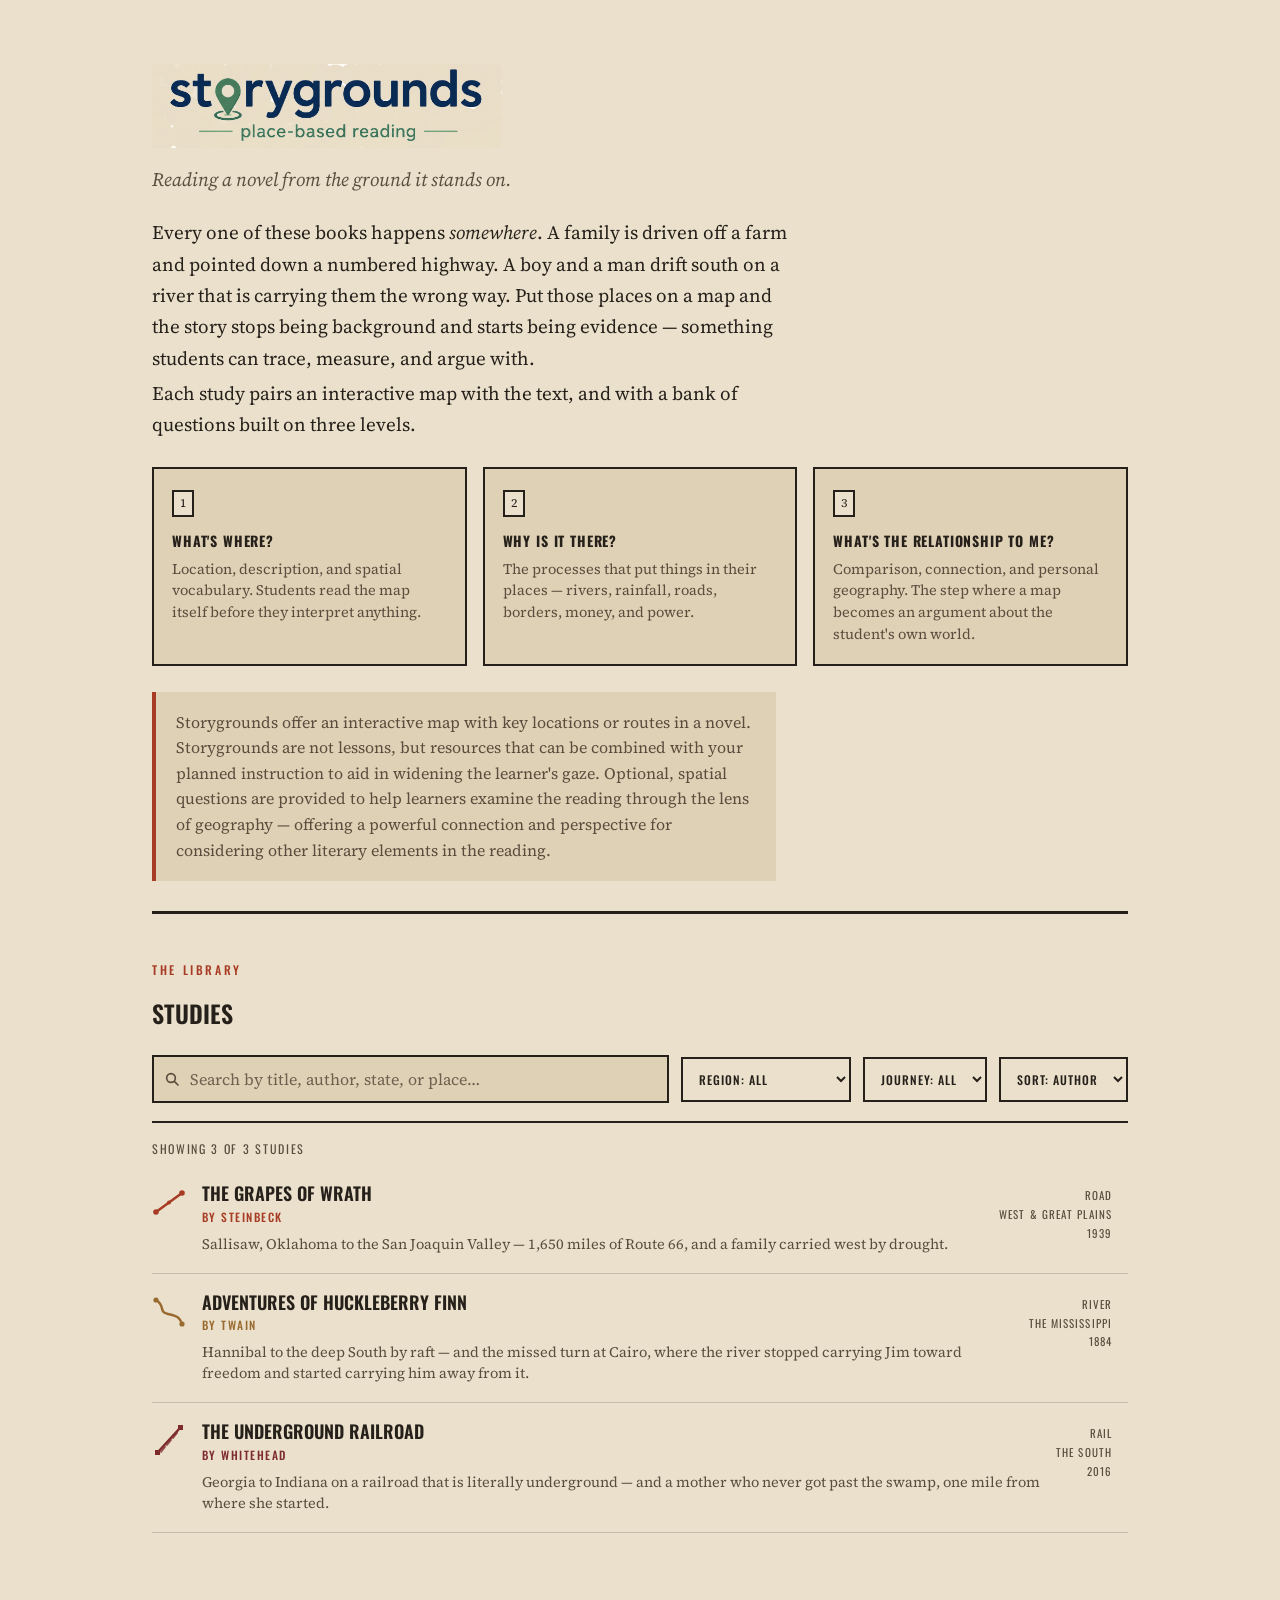
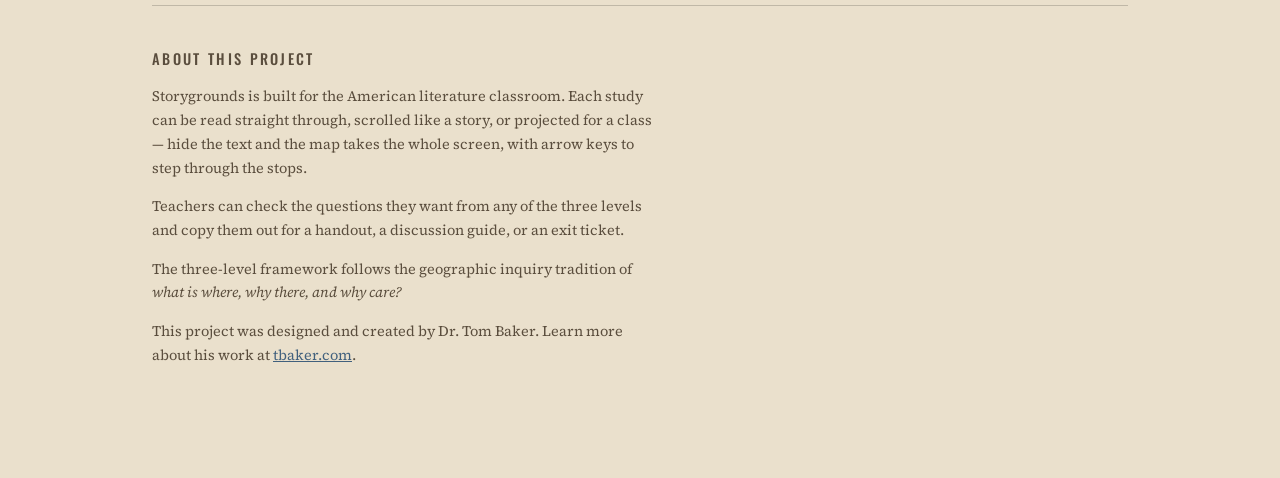
==== commit 0becfc0e: "Update index.html" ====
--- a/index.html
+++ b/index.html
@@ -32,7 +32,7 @@
 /* The Storygrounds wordmark, standing in for the eyebrow and the title. */
 .wordmark{
   display: block;
-  width: 200px;
+  width: 350px;
   height: auto;
   max-width: 100%;
   margin: 0 0 16px;
@@ -227,7 +227,7 @@
 
   <header class="masthead">
     <img class="wordmark" src="https://trbaker.github.io/amlit/img/title.png"
-         alt="Storygrounds: Place-based reading" width="200" />
+         alt="Storygrounds: Place-based reading" width="350" />
     <p class="subtitle">Reading a novel from the ground it stands on.</p>
     <p class="lede">Every one of these books happens <em>somewhere</em>. A family is driven off a
     farm and pointed down a numbered highway. A boy and a man drift south on a river that is carrying
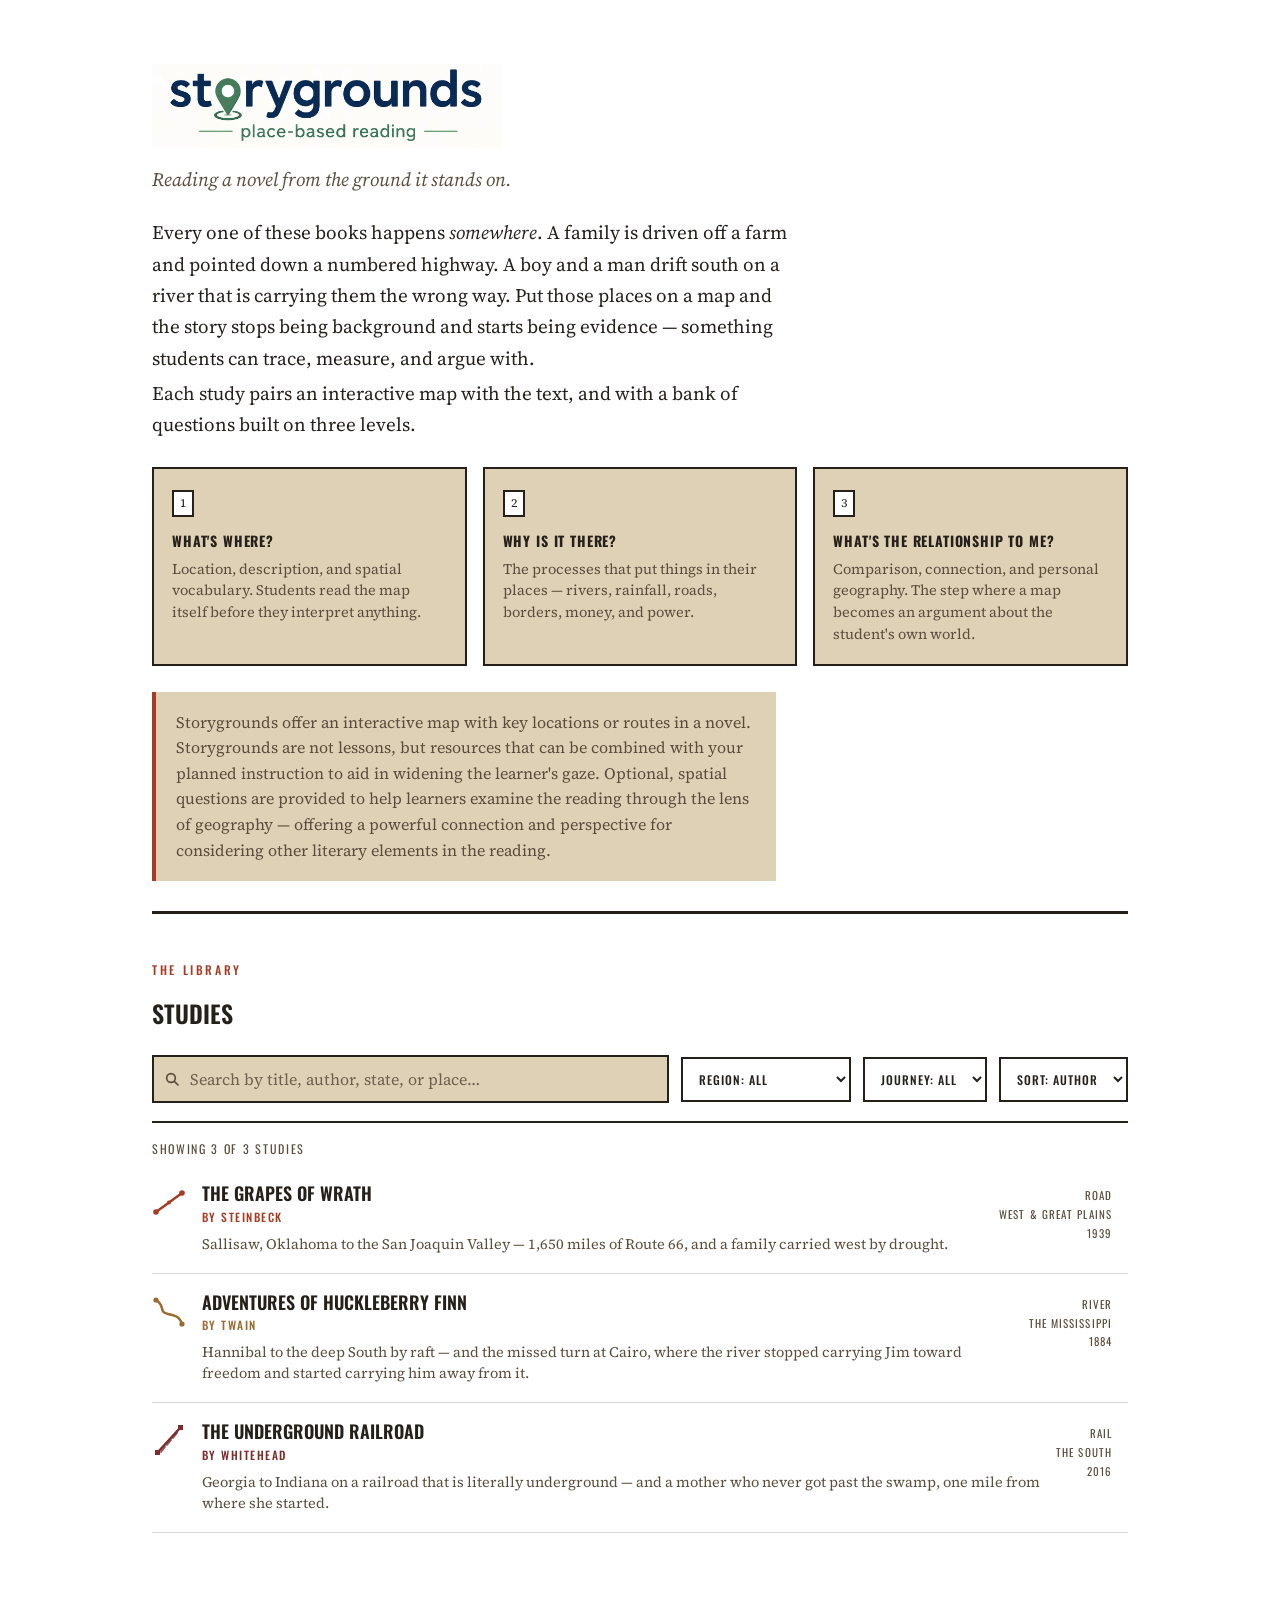
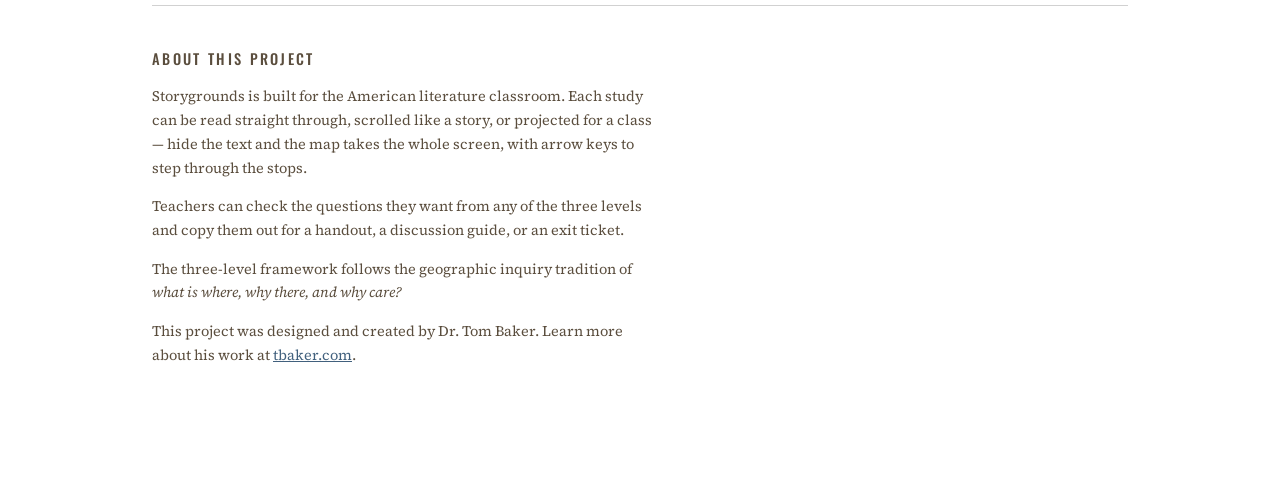
==== commit 12ffc2d5: "R1" ====
--- a/index.html
+++ b/index.html
@@ -11,7 +11,7 @@
 <link href="https://fonts.googleapis.com/css2?family=Oswald:wght@400;500;600&family=Source+Serif+4:ital,opsz,wght@0,8..60,400;0,8..60,600;1,8..60,400&display=swap" rel="stylesheet" />
 
 <!-- Shared Storygrounds theme: color tokens, type, and the question tags. -->
-<link rel="stylesheet" href="storymap.css?v=5" />
+<link rel="stylesheet" href="storymap.css?v=6" />
 
 <!-- The library page owns its own layout, so it renders correctly even if a
      cached or older copy of the shared stylesheet is served. -->
--- a/storymap.css
+++ b/storymap.css
@@ -16,7 +16,7 @@
    ------------------------------------------------------------ */
 :root{
   /* Palette */
-  --paper:      #EAE0CC;   /* page background */
+  --paper:      #FFFFFF;   /* page background */
   --paper-deep: #DFD1B6;   /* cards, insets, open panels */
   --ink:        #26201A;   /* text, rules, outlines */
   --muted:      #5A4D3D;   /* secondary text */
@@ -400,18 +400,18 @@
    question banks, and the stop cards all carry over.
 
    THE HOUSE ON MANGO STREET — Chicago brick, vacant lot, hope
-     --paper:#F2EDE6; --paper-deep:#E4DAcd; --ink:#2B2320;
+     --paper:#FFFFFF; --paper-deep:#E4DAcd; --ink:#2B2320;
      --muted:#6A5C52; --accent:#B5462F; --accent-2:#C9A227; --cool:#3F6F73;
 
    THEIR EYES WERE WATCHING GOD — muck, hurricane, horizon
-     --paper:#EFEAD8; --paper-deep:#DDD6BC; --ink:#22261F;
+     --paper:#FFFFFF; --paper-deep:#DDD6BC; --ink:#22261F;
      --muted:#5B6152; --accent:#8C5A2B; --accent-2:#A8A05C; --cool:#2F5B60;
 
    THE UNDERGROUND RAILROAD — night, lantern, rail
-     --paper:#E7E3DC; --paper-deep:#D5D0C6; --ink:#1B1D1F;
+     --paper:#FFFFFF; --paper-deep:#D5D0C6; --ink:#1B1D1F;
      --muted:#575B5E; --accent:#7D2B2B; --accent-2:#8E7A4E; --cool:#31465C;
 
    ADVENTURES OF HUCKLEBERRY FINN — river light, raft, silt
-     --paper:#EDE8D5; --paper-deep:#DCD5BC; --ink:#2A2620;
+     --paper:#FFFFFF; --paper-deep:#DCD5BC; --ink:#2A2620;
      --muted:#5E5648; --accent:#9A6B2F; --accent-2:#B9A05E; --cool:#4A6B5D;
    ============================================================ */
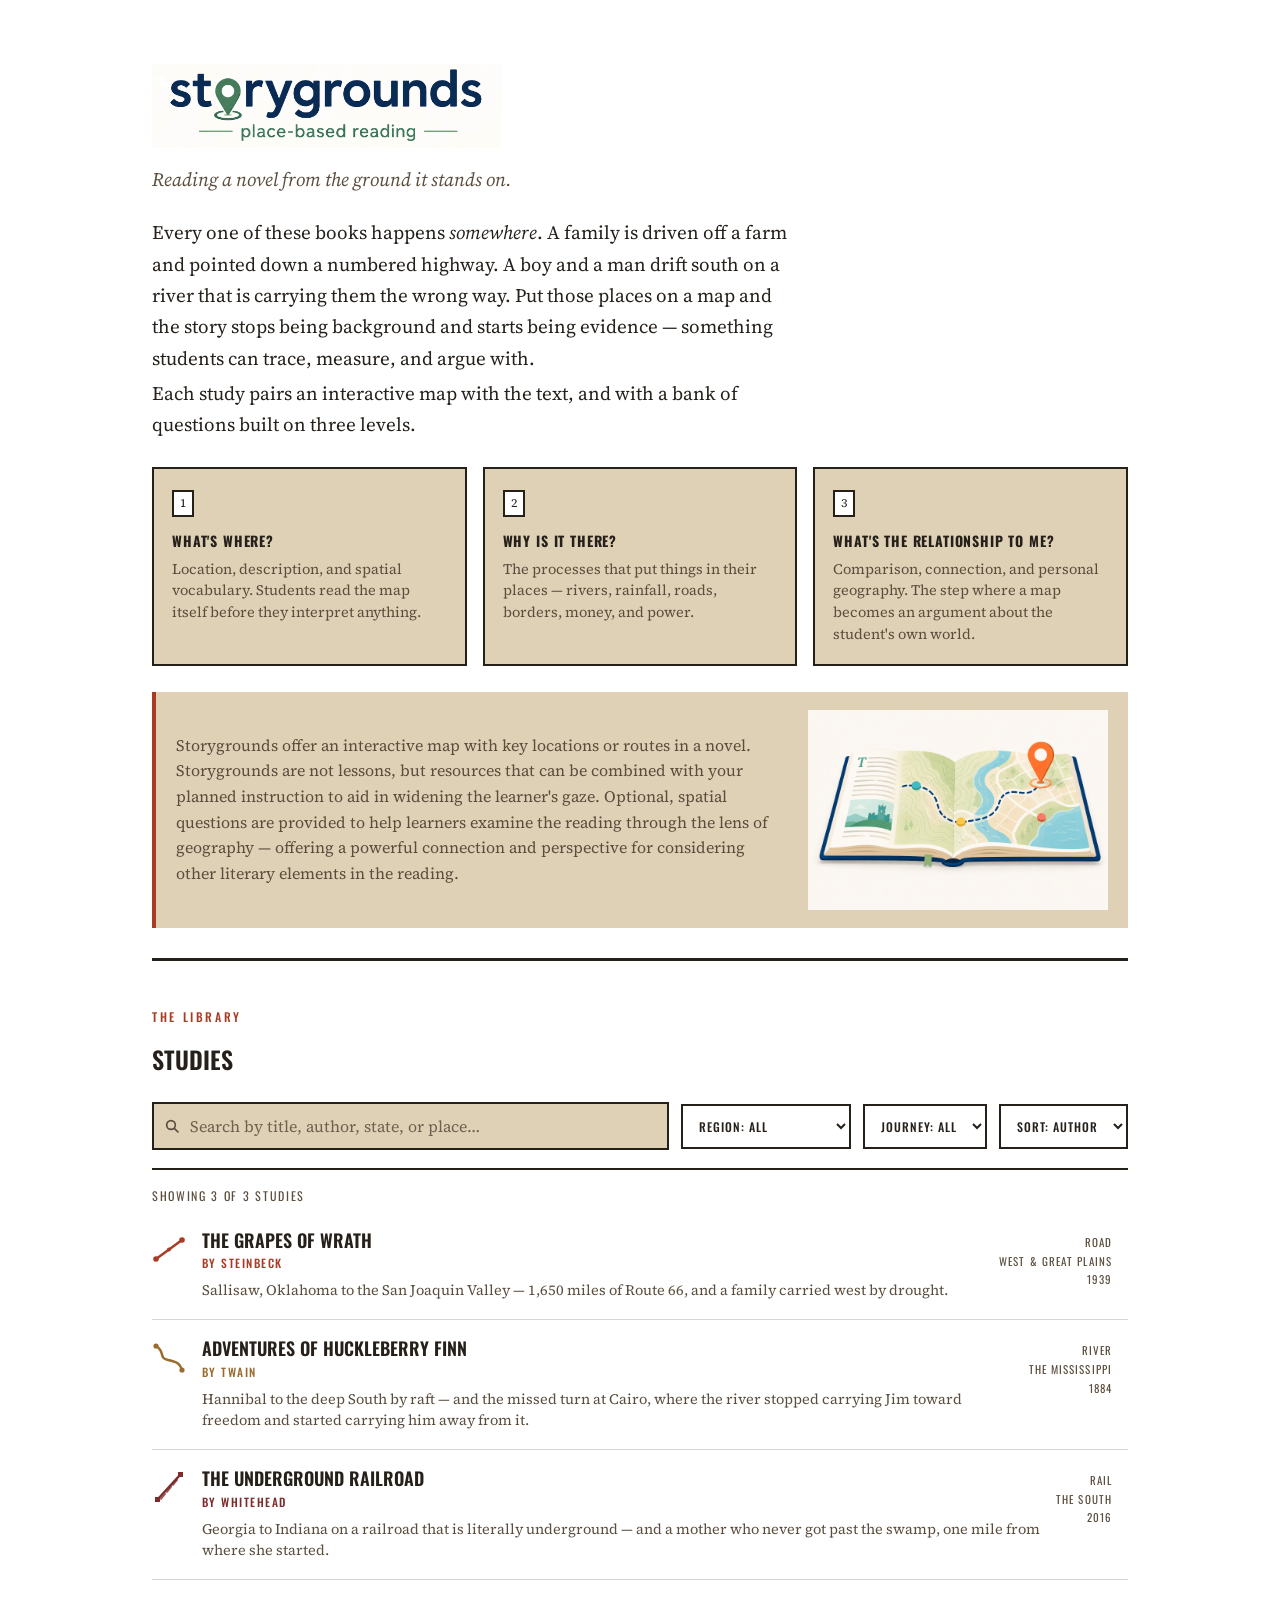
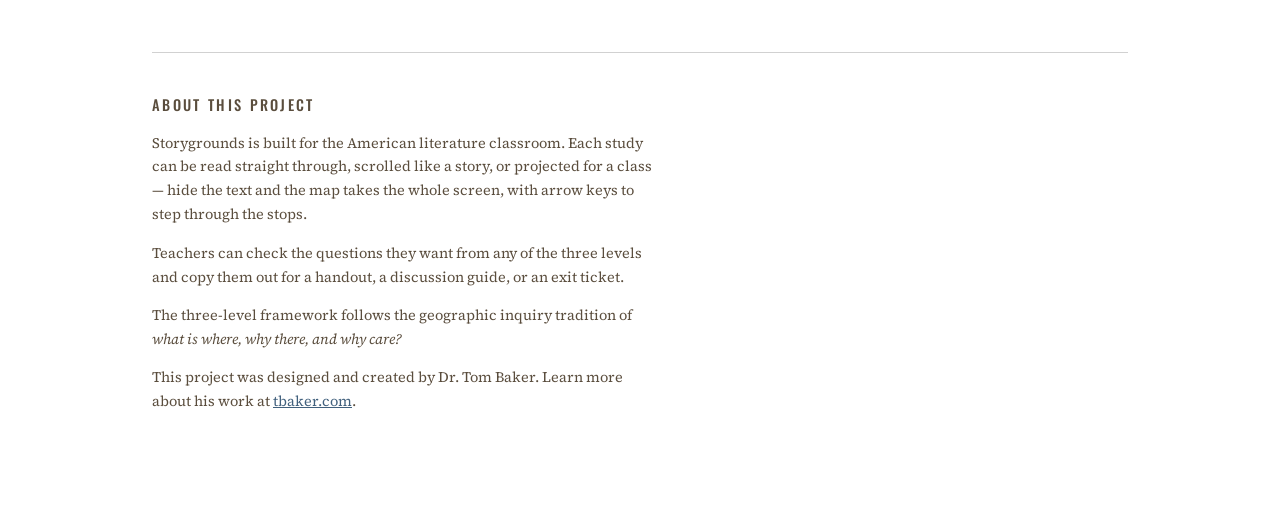
==== commit c76f396e: "Update index.html" ====
--- a/index.html
+++ b/index.html
@@ -41,14 +41,31 @@
 
 /* A note to teachers, sitting beneath the three levels. */
 .teachers{
+  display: flex;
+  align-items: center;
+  gap: 28px;
   margin: 26px 0 0;
   padding: 18px 20px;
-  max-width: 78ch;
   background: var(--paper-deep);
   border-left: 4px solid var(--accent);
+}
+.teachers p{
+  margin: 0;
+  flex: 1 1 auto;
+  min-width: 0;
   font-size: 16px;
   line-height: 1.6;
   color: var(--muted);
+}
+.teachers-art{
+  flex: 0 0 auto;
+  width: 300px;
+  max-width: 100%;
+  height: auto;
+}
+@media (max-width: 900px){
+  .teachers{ flex-direction: column; align-items: flex-start; gap: 18px; }
+  .teachers-art{ align-self: center; }
 }
 
 /* The three levels, side by side */
@@ -254,11 +271,15 @@
       </div>
     </div>
 
-    <p class="teachers">Storygrounds offer an interactive map with key locations or routes in a
-    novel. Storygrounds are not lessons, but resources that can be combined with your planned
-    instruction to aid in widening the learner's gaze. Optional, spatial questions are provided to
-    help learners examine the reading through the lens of geography &mdash; offering a powerful
-    connection and perspective for considering other literary elements in the reading.</p>
+    <div class="teachers">
+      <p>Storygrounds offer an interactive map with key locations or routes in a
+      novel. Storygrounds are not lessons, but resources that can be combined with your planned
+      instruction to aid in widening the learner's gaze. Optional, spatial questions are provided to
+      help learners examine the reading through the lens of geography &mdash; offering a powerful
+      connection and perspective for considering other literary elements in the reading.</p>
+      <img class="teachers-art" src="https://trbaker.github.io/amlit/img/storygrounds_book.png"
+           alt="" width="300" />
+    </div>
   </header>
 
 
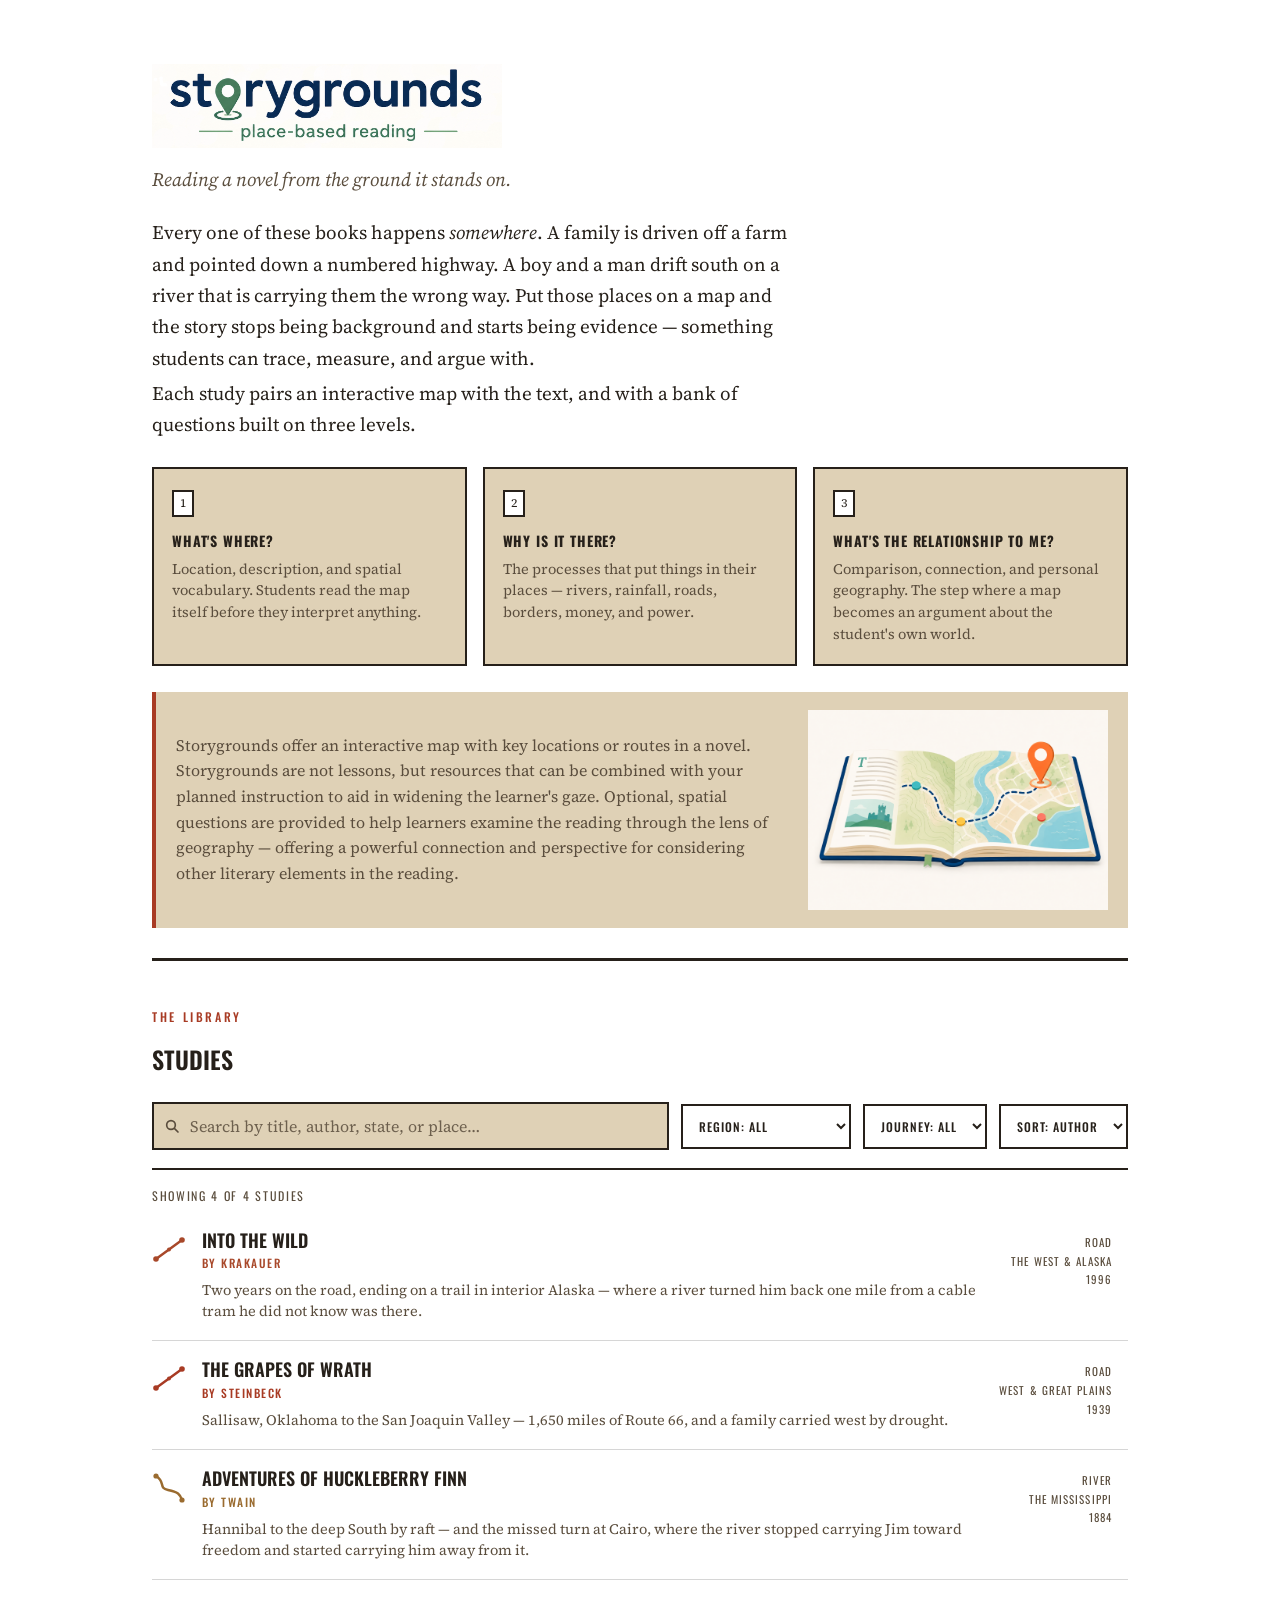
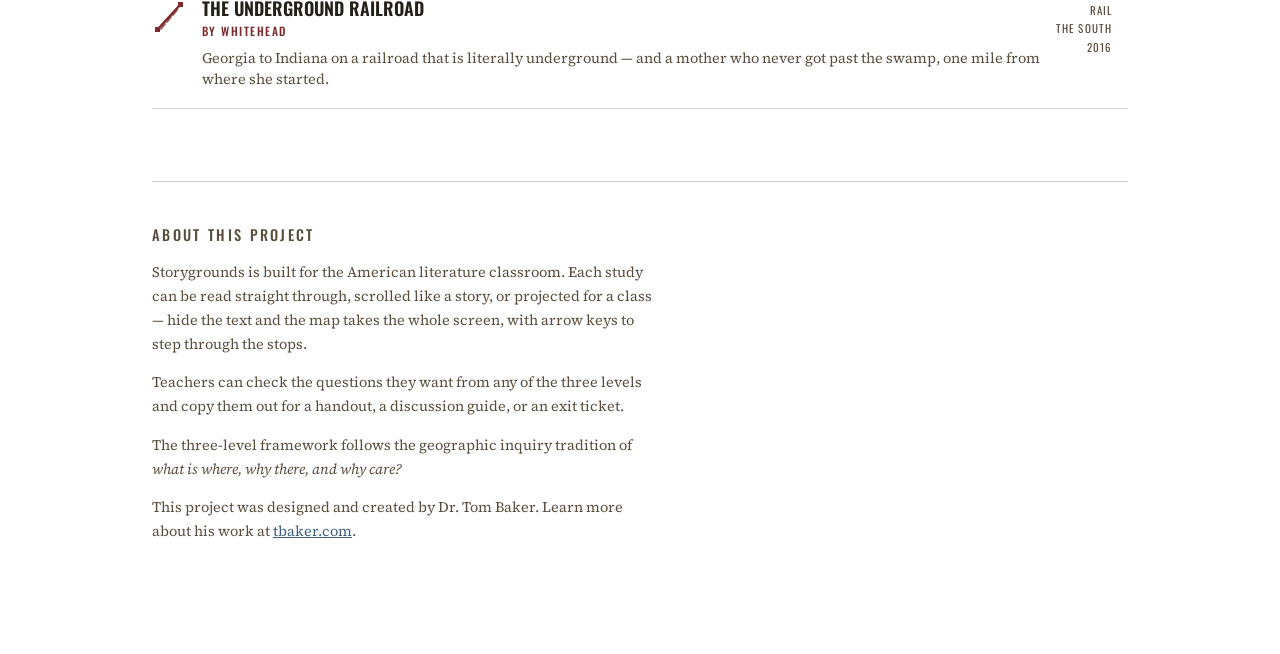
==== commit 1c468261: "wild" ====
--- a/index.html
+++ b/index.html
@@ -377,7 +377,18 @@
     accent: "#7D2B2B",
     ready:  true,
     places: "Georgia South Carolina North Carolina Tennessee Indiana Ouidah Middle Passage slavery cotton escape",
-    blurb:  "Georgia to Indiana on a railroad that is literally underground — and a mother who never got past the swamp, one mile from where she started." }
+    blurb:  "Georgia to Indiana on a railroad that is literally underground — and a mother who never got past the swamp, one mile from where she started." },
+
+  { file:   "krakauer-intothewild.html",
+    title:  "Into the Wild",
+    author: "Krakauer",
+    year:   1996,
+    region: "The West & Alaska",
+    form:   "Road",
+    accent: "#A8482A",
+    ready:  true,
+    places: "Alaska Atlanta Georgia Arizona California Mexico South Dakota Colorado River Salton Sea Fairbanks Stampede Trail Teklanika bus nonfiction McCandless hitchhiking wilderness",
+    blurb:  "Two years on the road, ending on a trail in interior Alaska — where a river turned him back one mile from a cable tram he did not know was there." }
 
   /* ---------------------------------------------------------------
      TEMPLATE — copy, fill in, and add a comma to the line above.
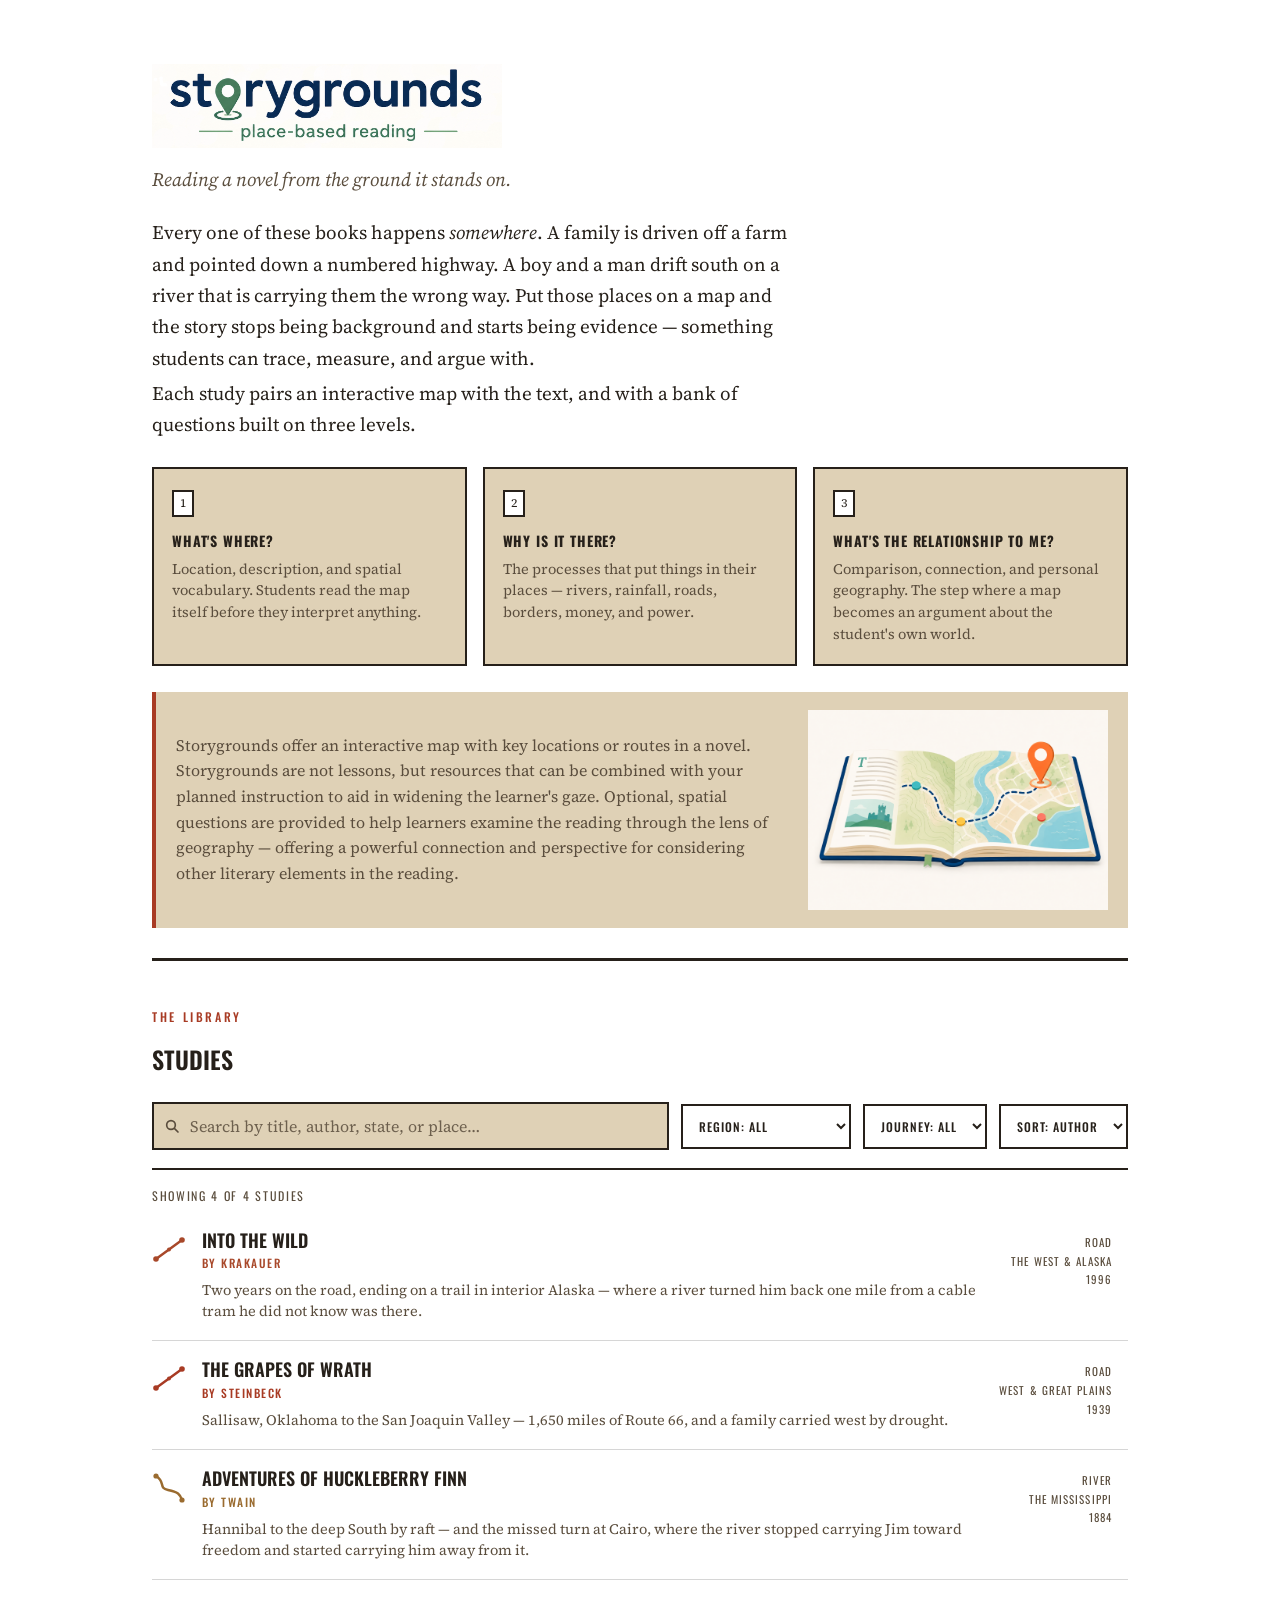
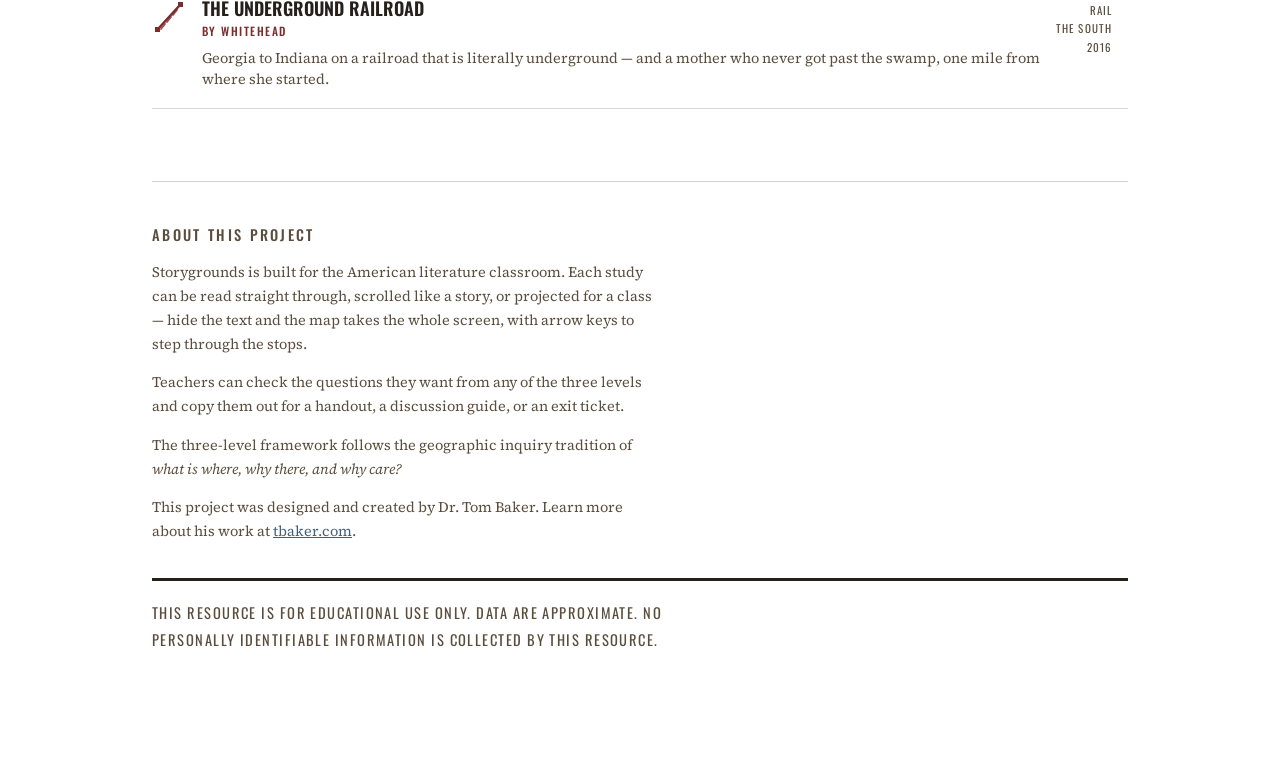
==== commit 07af793a: "Update index.html" ====
--- a/index.html
+++ b/index.html
@@ -222,6 +222,23 @@
   border-top: 1px solid rgba(0,0,0,.18);
 }
 .colophon p{ font-size: 14.5px; color: var(--muted); max-width: 64ch; }
+
+/* The closing rule and use notice. */
+.rule-full{
+  border: none;
+  border-top: 3px solid var(--ink);
+  width: 100%;
+  margin: 34px 0 18px;
+}
+.notice{
+  font-family: var(--display);
+  text-transform: uppercase;
+  letter-spacing: .1em;
+  font-size: 11.5px;
+  line-height: 1.9;
+  color: var(--muted);
+  max-width: none;
+}
 
 @media (max-width: 820px){
   .page{ padding: 40px 20px 64px; }
@@ -322,6 +339,10 @@
     why there, and why care?</em></p>
     <p>This project was designed and created by Dr. Tom Baker. Learn more about his work at
     <a href="https://tbaker.com">tbaker.com</a>.</p>
+
+    <hr class="rule-full" />
+    <p class="notice">This resource is for educational use only. Data are approximate. No personally
+    identifiable information is collected by this resource.</p>
   </footer>
 
 </div>
